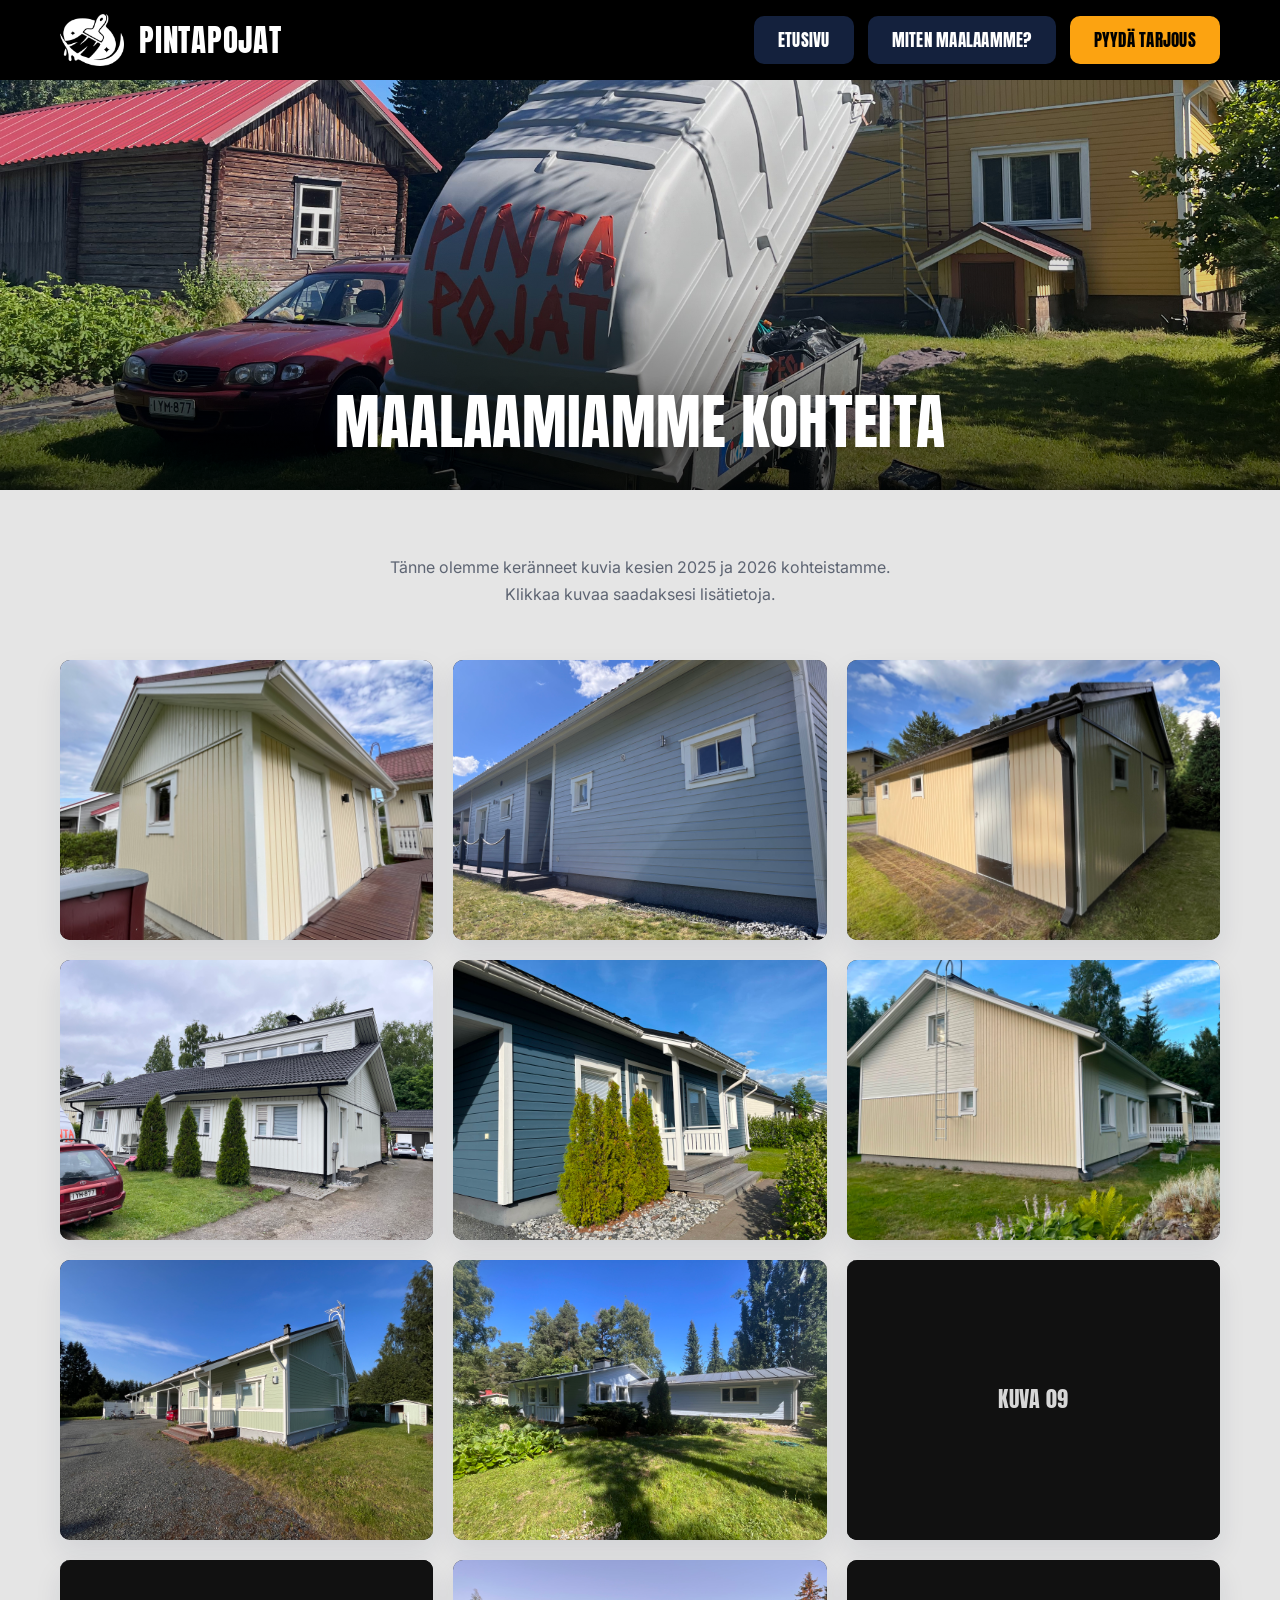
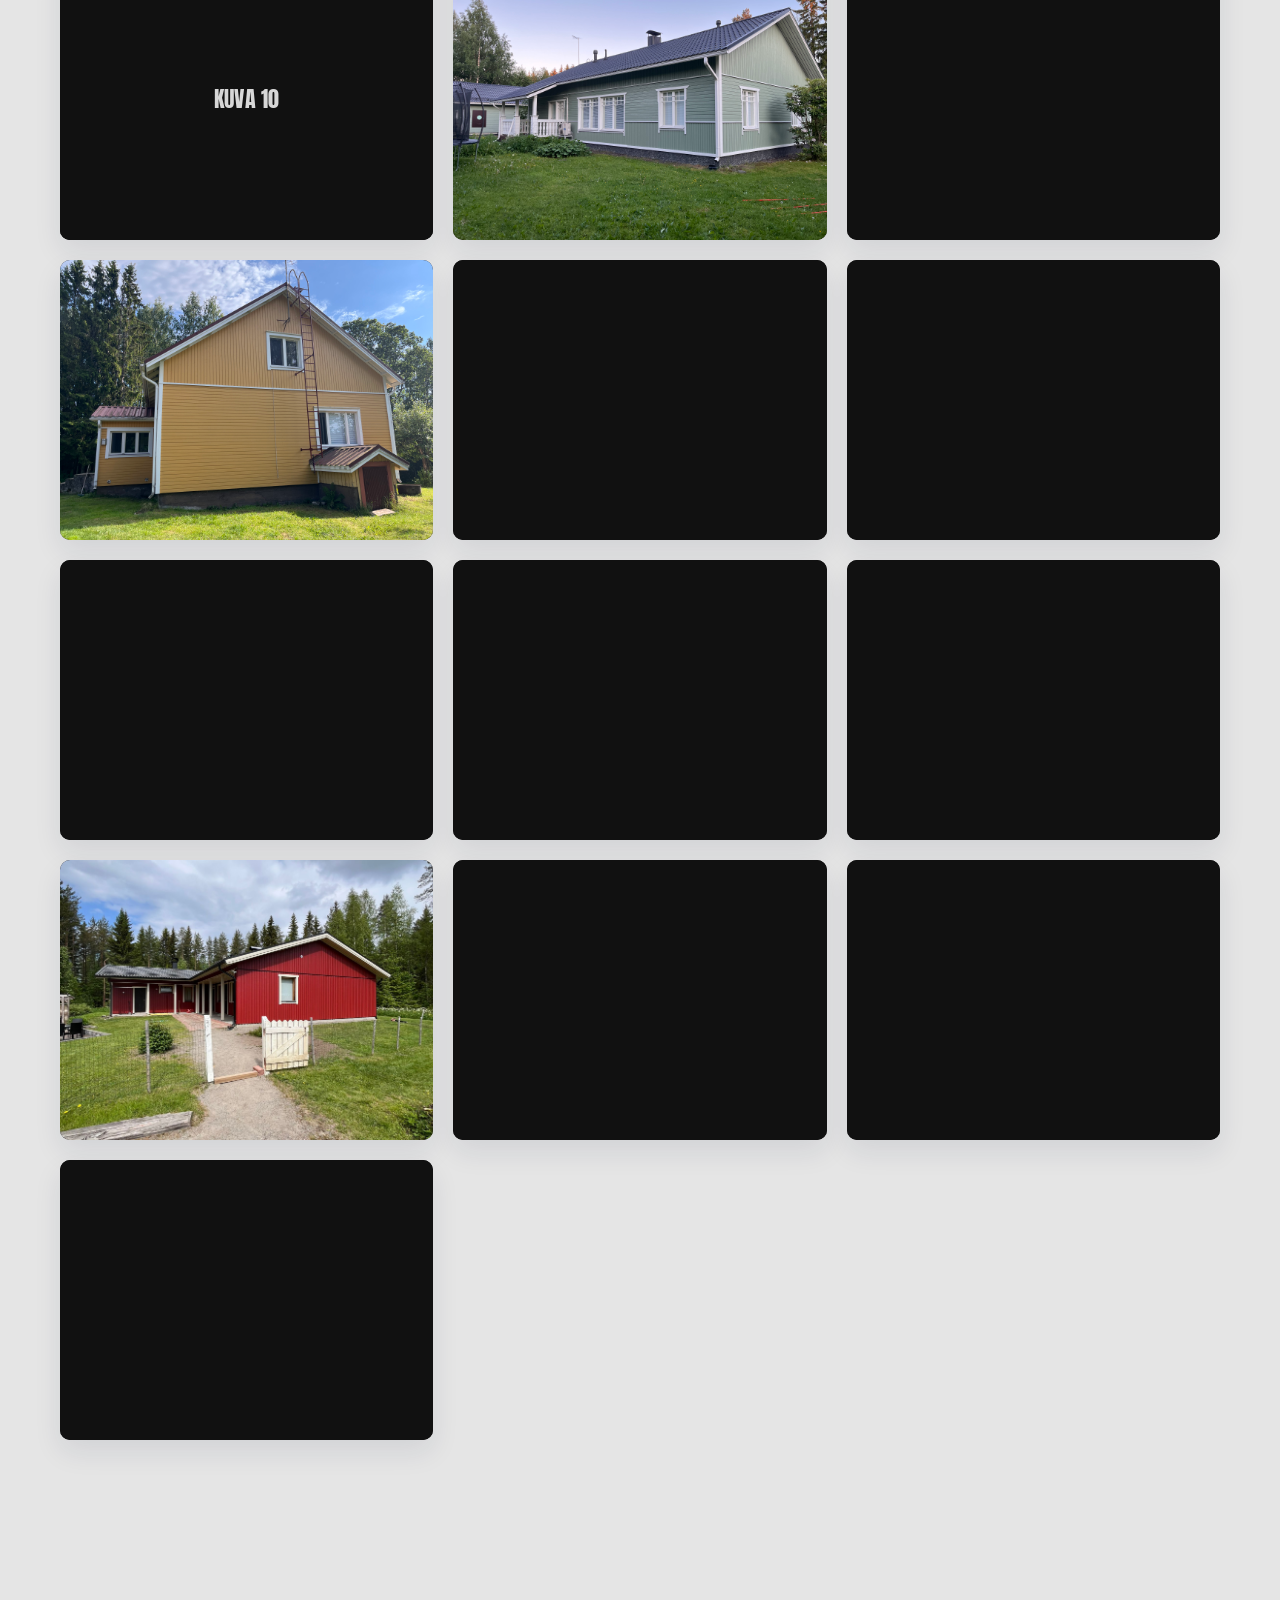
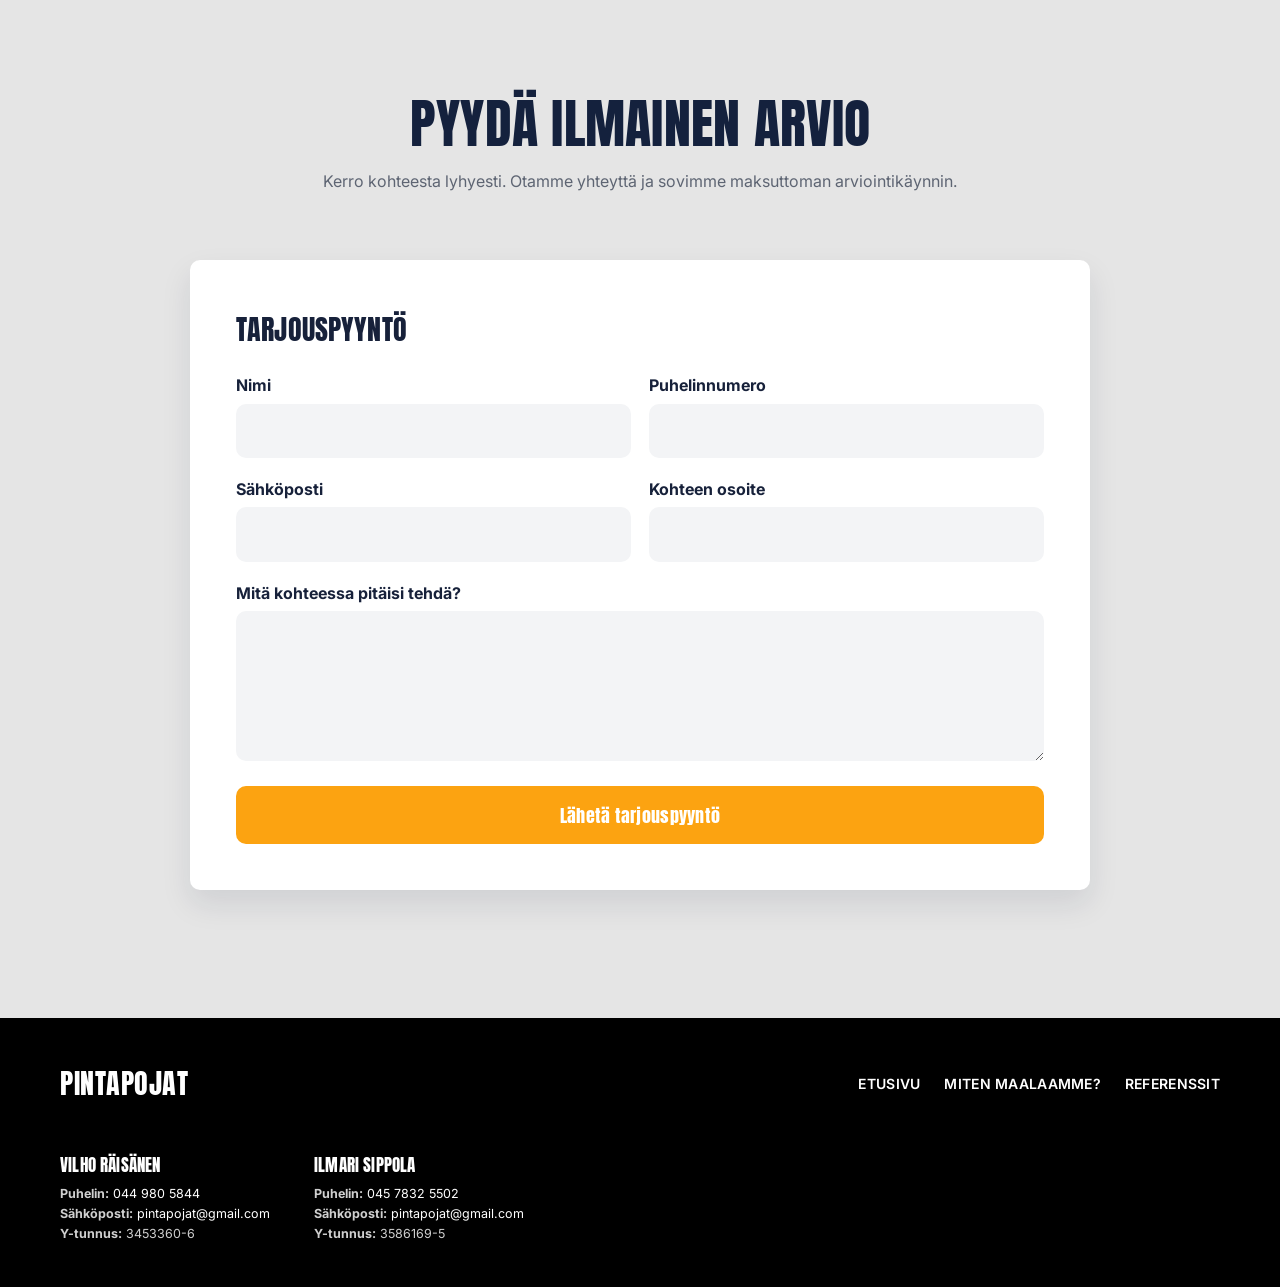
==== kohteet.html @ bc1a8011 "Update kohteet.html" ====
<!doctype html>
<html lang="fi">
<head>
  <meta charset="utf-8">
  <meta name="viewport" content="width=device-width, initial-scale=1">
  <meta name="theme-color" content="#000000">

  <title>Maalaamiamme kohteita | PintaPojat</title>
  <meta name="description" content="Tutustu PintaPoikien maalaamiin kohteisiin Joensuussa ja lähialueilla. Referenssejä kesiltä 2025 ja 2026.">
  <meta name="robots" content="index,follow,max-image-preview:large">

  <link rel="preconnect" href="https://fonts.googleapis.com">
  <link rel="preconnect" href="https://fonts.gstatic.com" crossorigin>
  <link href="https://fonts.googleapis.com/css2?family=Anton&family=Inter:wght@400;500;600;700;800&display=swap" rel="stylesheet">

  <style>
    :root{
      --navy:#14213d;
      --navy-hover:#1d2e52;
      --orange:#fca311;
      --paper:#e5e5e5;
      --white:#ffffff;
      --black:#000000;
      --text:#17213a;
      --muted:#5e6573;
      --max:1160px;
      --radius:10px;
      --section-space:clamp(88px,10vw,136px);
      --header-height:80px;
    }

    *{box-sizing:border-box}
    html{scroll-behavior:smooth;overflow-x:hidden}
    body{
      margin:0;
      padding-top:var(--header-height);
      overflow-x:hidden;
      background:var(--paper);
      color:var(--text);
      font-family:Inter,"Segoe UI",Arial,sans-serif;
      font-size:16px;
      line-height:1.65;
      text-rendering:optimizeLegibility;
      -webkit-font-smoothing:antialiased;
    }
    body.modal-open{overflow:hidden}
    a{color:inherit;text-decoration:none}
    img{display:block;max-width:100%}
    button,input,textarea{font:inherit}
    button,.nav-pill,.submit-button{
      font-family:Impact,Anton,Haettenschweiler,"Arial Narrow Bold",sans-serif;
      font-weight:400;
      letter-spacing:.015em;
    }
    h1,h2,h3,.impact{
      margin:0;
      font-family:Impact,Anton,Haettenschweiler,"Arial Narrow Bold",sans-serif;
      font-weight:400;
      text-transform:uppercase;
      letter-spacing:.005em;
    }
    p{margin:0}
    .wrap{width:min(var(--max),calc(100% - 40px));margin-inline:auto}

    .skip-link{
      position:absolute;
      left:-9999px;
      top:12px;
      z-index:11000;
      padding:12px 16px;
      background:#fff;
      color:#000;
      border-radius:var(--radius);
    }
    .skip-link:focus{left:12px}

    /* Sama yläpalkki kuin muilla sivuilla */
    .site-header{
      position:fixed;
      inset:0 0 auto 0;
      z-index:10000;
      width:100%;
      background:var(--black);
      color:#fff;
    }
    .header-inner{
      min-height:80px;
      display:flex;
      align-items:center;
      justify-content:space-between;
      gap:28px;
      padding:10px 0;
    }
    .brand{
      display:flex;
      align-items:center;
      gap:15px;
      min-width:max-content;
    }
    .brand-logo{
      display:block;
      width:64px;
      height:54px;
      flex:none;
      border:0;
      object-fit:contain;
      background:transparent;
      pointer-events:none;
    }
    .brand-name{
      font-family:Impact,Anton,Haettenschweiler,"Arial Narrow Bold",sans-serif;
      font-size:clamp(25px,2.4vw,32px);
      line-height:1;
      letter-spacing:.025em;
      white-space:nowrap;
    }
    .main-nav{display:flex;align-items:center;gap:14px}
    .nav-pill{
      display:inline-flex;
      align-items:center;
      justify-content:center;
      min-height:48px;
      padding:9px 24px;
      border-radius:var(--radius);
      background:var(--navy);
      color:#fff;
      font-size:clamp(13px,1.35vw,17px);
      line-height:1;
      white-space:nowrap;
      transition:transform .18s ease,background .18s ease;
    }
    .nav-pill:hover,.nav-pill:focus-visible{
      background:var(--navy-hover);
      transform:translateY(-2px);
      outline:none;
    }
    .nav-pill.offer{background:var(--orange);color:#000}
    .nav-pill.offer:hover,.nav-pill.offer:focus-visible{background:#ffb532}
    .menu-toggle{
      display:none;
      border:0;
      border-radius:var(--radius);
      background:var(--orange);
      color:#000;
      padding:11px 14px;
      cursor:pointer;
    }

    /* Hero */
    .hero{
      position:relative;
      height:clamp(290px,34vw,410px);
      overflow:hidden;
      background:#1c1c1c;
    }
    .hero-image{
      width:100%;
      height:100%;
      object-fit:cover;
      object-position:center 60%;
    }
    .hero-shade{
      position:absolute;
      inset:0;
      background:linear-gradient(to bottom,rgba(0,0,0,.04),rgba(0,0,0,.14) 52%,rgba(0,0,0,.68));
    }
    .hero-title{
      position:absolute;
      z-index:2;
      left:50%;
      bottom:clamp(24px,3vw,38px);
      width:min(1000px,94vw);
      transform:translateX(-50%);
      color:#fff;
      text-align:center;
      font-size:clamp(40px,5vw,60px);
      line-height:1.02;
      text-shadow:0 4px 22px rgba(0,0,0,.38);
    }

    .intro{
      padding:clamp(44px,5vw,66px) 0 clamp(34px,4vw,52px);
      text-align:center;
    }
    .intro p{
      width:min(720px,100%);
      margin:0 auto;
      color:var(--muted);
      font-size:clamp(16px,1.1vw,18px);
      line-height:1.7;
    }

    /* Referenssigalleria */
    .gallery-section{
      padding:0 0 var(--section-space);
    }
    .projects-grid{
      display:grid;
      grid-template-columns:repeat(3,minmax(0,1fr));
      gap:20px;
    }
    .project-card{
      min-width:0;
      overflow:hidden;
      border-radius:var(--radius);
      background:#fff;
      box-shadow:0 12px 28px rgba(20,33,61,.09);
    }
    .project-button{
      width:100%;
      display:block;
      padding:0;
      border:0;
      background:none;
      cursor:pointer;
      text-align:inherit;
    }
    .project-image-wrap{
      position:relative;
      aspect-ratio:4/3;
      overflow:hidden;
      background:#111;
      display:grid;
      place-items:center;
    }
    .project-image{
      position:absolute;
      inset:0;
      width:100%;
      height:100%;
      object-fit:cover;
      object-position:center;
      background:#111;
      transition:transform .28s ease,filter .28s ease;
    }
    .project-button:hover .project-image,
    .project-button:focus-visible .project-image{
      transform:scale(1.035);
      filter:brightness(.94);
    }
    .project-button:focus-visible{
      outline:3px solid var(--orange);
      outline-offset:3px;
    }
    .project-placeholder{
      position:absolute;
      inset:0;
      display:none;
      place-items:center;
      background:#111;
      color:#d7d7d7;
      font-family:Impact,Anton,Haettenschweiler,"Arial Narrow Bold",sans-serif;
      font-size:22px;
    }
    .project-image-wrap.missing .project-placeholder{display:grid}

    /* Sama tarjouslomake kuin muilla sivuilla */
    .offer-section{
      padding:var(--section-space) 0;
      background:var(--paper);
    }
    .offer-heading{
      width:min(820px,100%);
      margin:0 auto clamp(42px,6vw,66px);
      text-align:center;
    }
    .offer-heading h2{
      color:var(--navy);
      font-size:clamp(36px,4.6vw,54px);
      line-height:1;
    }
    .offer-heading p{
      margin:18px auto 0;
      color:var(--muted);
      font-size:clamp(16px,1.1vw,18px);
    }
    .offer-card{
      width:min(900px,100%);
      margin:0 auto;
      padding:clamp(30px,4vw,46px);
      border-radius:var(--radius);
      background:#fff;
      box-shadow:0 14px 30px rgba(20,33,61,.1);
    }
    .offer-card h3{
      margin:0 0 20px;
      text-transform:uppercase;
      font-family:Impact,Anton,Haettenschweiler,"Arial Narrow Bold",sans-serif;
      font-size:28px;
      font-weight:400;
    }
    form{display:grid;gap:18px}
    .form-row{display:grid;grid-template-columns:1fr 1fr;gap:18px}
    label{display:block;margin-bottom:5px;font-weight:700}
    input,textarea{
      width:100%;
      border:0;
      border-radius:var(--radius);
      padding:14px;
      background:#f3f4f6;
      color:var(--navy);
      font-size:16px;
    }
    textarea{min-height:150px;resize:vertical}
    input:focus,textarea:focus{outline:3px solid rgba(252,163,17,.32)}
    .submit-button{
      min-height:58px;
      border:0;
      border-radius:var(--radius);
      background:var(--orange);
      color:#fff;
      font-size:18px;
      font-weight:400;
      cursor:pointer;
      transition:transform .18s ease,filter .18s ease;
    }
    .submit-button:hover,.submit-button:focus-visible{
      transform:translateY(-2px);
      filter:brightness(1.02);
      outline:none;
    }

    /* Sama alapalkki kuin muilla sivuilla */
    footer{padding:42px 0;background:#000;color:#fff}
    .footer-inner{display:grid;gap:24px}
    .footer-top{display:flex;align-items:center;justify-content:space-between;gap:24px;flex-wrap:wrap}
    .footer-brand{font-family:Impact,Anton,Haettenschweiler,"Arial Narrow Bold",sans-serif;font-size:28px;letter-spacing:.02em}
    .footer-page-links{display:flex;gap:24px;flex-wrap:wrap;align-items:center}
    .footer-page-link{
      color:#fff;
      font-size:14px;
      font-weight:600;
      letter-spacing:.02em;
      text-decoration:none;
      transition:color .18s ease,opacity .18s ease;
    }
    .footer-page-link:hover,.footer-page-link:focus-visible{color:var(--orange);outline:none}
    .footer-contacts{
      display:flex;
      align-items:flex-start;
      gap:34px;
      flex-wrap:wrap;
      padding-top:20px;
    }
    .footer-contact{min-width:220px}
    .footer-contact h3{
      margin:0 0 6px;
      color:#fff;
      text-transform:uppercase;
      font-family:Impact,Anton,Haettenschweiler,"Arial Narrow Bold",sans-serif;
      font-size:17px;
      font-weight:400;
      letter-spacing:.01em;
    }
    .footer-contact p{margin:2px 0;color:#cfcfcf;font-size:12.5px;line-height:1.45}
    .footer-contact a{color:#fff}
    .footer-contact a:hover,.footer-contact a:focus-visible{color:var(--orange);outline:none}

    /* Lähikatselu */
    .lightbox{
      position:fixed;
      inset:0;
      z-index:20000;
      display:none;
      place-items:center;
      padding:26px;
      background:rgba(0,0,0,.88);
    }
    .lightbox.open{display:grid}
    .lightbox-dialog{
      position:relative;
      width:min(1180px,96vw);
      max-height:94svh;
      display:grid;
      grid-template-rows:minmax(0,1fr) auto;
      overflow:hidden;
      border-radius:var(--radius);
      background:#0d0d0d;
      box-shadow:0 24px 70px rgba(0,0,0,.45);
    }
    .lightbox-media{
      position:relative;
      min-height:280px;
      height:min(78svh,780px);
      display:grid;
      place-items:center;
      overflow:hidden;
      background:#0d0d0d;
    }

    /* Tavallinen kuva näkyy kokonaan, ei cropata */
    .single-view{
      width:100%;
      height:100%;
      display:grid;
      place-items:center;
      padding:18px 64px;
    }
    .single-view[hidden]{display:none}
    .single-view img{
      display:block;
      width:100%;
      height:100%;
      max-width:100%;
      max-height:100%;
      object-fit:contain;
      object-position:center;
      background:#0d0d0d;
    }

    /* Ennen-jälkeen slideri */
    .compare-shell{
      position:relative;
      display:block;
      overflow:hidden;
      background:#0d0d0d;
      touch-action:none;
      user-select:none;
      -webkit-user-select:none;
      cursor:ew-resize;
    }
    .compare-shell[hidden]{display:none}
    .compare-shell img{
      position:absolute;
      inset:0;
      width:100%;
      height:100%;
      object-fit:contain;
      object-position:center;
      pointer-events:none;
      user-select:none;
      -webkit-user-drag:none;
    }
    .compare-before{z-index:1}
    .compare-after{
      z-index:2;
      clip-path:inset(0 50% 0 0);
      will-change:clip-path;
    }
    .compare-line{
      position:absolute;
      z-index:3;
      top:0;
      bottom:0;
      left:50%;
      width:3px;
      background:#fff;
      transform:translateX(-50%);
      pointer-events:none;
    }
    .compare-handle{
      position:absolute;
      z-index:4;
      top:50%;
      left:50%;
      width:54px;
      height:54px;
      display:grid;
      place-items:center;
      border:4px solid var(--orange);
      border-radius:50%;
      background:#fff;
      color:#000;
      transform:translate(-50%,-50%);
      box-shadow:0 10px 24px rgba(0,0,0,.3);
      pointer-events:none;
    }
    .compare-handle::before{
      content:"⟷";
      font-size:20px;
      font-weight:900;
      line-height:1;
    }

    .modal-close,
    .modal-arrow{
      position:absolute;
      z-index:20;
      border:0;
      color:#fff;
      background:rgba(0,0,0,.68);
      cursor:pointer;
    }
    .modal-close{
      top:14px;
      right:14px;
      width:46px;
      height:46px;
      border-radius:50%;
      font-size:30px;
      line-height:1;
    }
    .modal-arrow{
      top:50%;
      width:46px;
      height:64px;
      transform:translateY(-50%);
      border-radius:var(--radius);
      font-size:38px;
      line-height:1;
    }
    .modal-prev{left:10px}
    .modal-next{right:10px}
    .modal-close:hover,.modal-close:focus-visible,
    .modal-arrow:hover,.modal-arrow:focus-visible{
      background:var(--orange);
      color:#000;
      outline:none;
    }
    .modal-placeholder{
      color:#fff;
      font-weight:700;
      text-align:center;
    }
    .modal-count{
      padding:11px 18px 13px;
      color:#cfcfcf;
      font-size:13px;
      text-align:center;
      background:#111;
    }

    @media(max-width:900px){
      .projects-grid{grid-template-columns:repeat(2,minmax(0,1fr))}
    }

    @media(max-width:760px){
      :root{--header-height:72px}
      .wrap{width:min(var(--max),calc(100% - 28px))}
      .header-inner{min-height:72px;padding:8px 0;gap:12px}
      .brand{gap:10px}
      .brand-logo{width:52px;height:46px}
      .brand-name{font-size:24px}
      .menu-toggle{display:inline-flex;align-items:center;justify-content:center}
      .main-nav{
        position:absolute;
        top:100%;
        left:0;
        right:0;
        display:none;
        flex-direction:column;
        align-items:stretch;
        gap:8px;
        padding:12px 14px 16px;
        background:#000;
      }
      .main-nav.open{display:flex}
      .nav-pill{width:100%;min-height:44px}
      .hero{height:280px}
      .hero-image{object-position:center 60%}
      .hero-title{font-size:clamp(34px,10vw,48px);bottom:22px}
      .projects-grid{grid-template-columns:1fr;gap:16px}
      .form-row{grid-template-columns:1fr}
      .footer-top{align-items:flex-start}
      .footer-page-links{gap:14px 20px}
      .footer-contacts{gap:20px}
      .lightbox{padding:10px}
      .lightbox-dialog{width:100%;max-height:96svh}
      .lightbox-media{height:76svh}
      .single-view{padding:58px 10px 12px}
      .modal-arrow{width:42px;height:58px}
      .modal-prev{left:4px}
      .modal-next{right:4px}
      .compare-handle{width:48px;height:48px}
    }
  </style>
</head>
<body>
  <a class="skip-link" href="#sisalto">Siirry sisältöön</a>

  <header class="site-header">
    <div class="wrap header-inner">
      <a class="brand" href="index.html" aria-label="PintaPojat etusivu">
        <img class="brand-logo" src="assets/LogoValkoinen.png" alt="PintaPojat-logo">
        <span class="brand-name">PINTAPOJAT</span>
      </a>

      <button class="menu-toggle" id="menuToggle" type="button" aria-expanded="false" aria-controls="mainNav">Valikko</button>

      <nav class="main-nav" id="mainNav" aria-label="Päävalikko">
        <a class="nav-pill" href="index.html">ETUSIVU</a>
        <a class="nav-pill" href="maalaustavat.html">MITEN MAALAAMME?</a>
        <a class="nav-pill offer" href="#tarjous">PYYDÄ TARJOUS</a>
      </nav>
    </div>
  </header>

  <main id="sisalto">
    <section class="hero" aria-label="Maalaamiamme kohteita">
      <img class="hero-image" src="assets/Referenssisivu_Kansikuva.jpg" alt="PintaPoikien maalaama kohde">
      <div class="hero-shade" aria-hidden="true"></div>
      <h1 class="hero-title">Maalaamiamme kohteita</h1>
    </section>

    <section class="intro">
      <div class="wrap">
        <p>Tänne olemme keränneet kuvia kesien 2025 ja 2026 kohteistamme.<br>Klikkaa kuvaa saadaksesi lisätietoja.</p>
      </div>
    </section>

    <section class="gallery-section" aria-label="Maalaamiemme kohteiden galleria">
      <div class="wrap">
        <div class="projects-grid" id="projectsGrid">
          <article class="project-card" data-project="01">
            <button class="project-button" type="button" aria-label="Avaa kohde 1">
              <div class="project-image-wrap">
                <img class="project-image" alt="PintaPoikien maalaama kohde 1" loading="lazy" decoding="async">
                <div class="project-placeholder" aria-hidden="true">KUVA 01</div>
              </div>
            </button>
          </article>
          <article class="project-card" data-project="02">
            <button class="project-button" type="button" aria-label="Avaa kohde 2">
              <div class="project-image-wrap">
                <img class="project-image" alt="PintaPoikien maalaama kohde 2" loading="lazy" decoding="async">
                <div class="project-placeholder" aria-hidden="true">KUVA 02</div>
              </div>
            </button>
          </article>
          <article class="project-card" data-project="03">
            <button class="project-button" type="button" aria-label="Avaa kohde 3">
              <div class="project-image-wrap">
                <img class="project-image" alt="PintaPoikien maalaama kohde 3" loading="lazy" decoding="async">
                <div class="project-placeholder" aria-hidden="true">KUVA 03</div>
              </div>
            </button>
          </article>
          <article class="project-card" data-project="04">
            <button class="project-button" type="button" aria-label="Avaa kohde 4">
              <div class="project-image-wrap">
                <img class="project-image" alt="PintaPoikien maalaama kohde 4" loading="lazy" decoding="async">
                <div class="project-placeholder" aria-hidden="true">KUVA 04</div>
              </div>
            </button>
          </article>
          <article class="project-card" data-project="05">
            <button class="project-button" type="button" aria-label="Avaa kohde 5">
              <div class="project-image-wrap">
                <img class="project-image" alt="PintaPoikien maalaama kohde 5" loading="lazy" decoding="async">
                <div class="project-placeholder" aria-hidden="true">KUVA 05</div>
              </div>
            </button>
          </article>
          <article class="project-card" data-project="06">
            <button class="project-button" type="button" aria-label="Avaa kohde 6">
              <div class="project-image-wrap">
                <img class="project-image" alt="PintaPoikien maalaama kohde 6" loading="lazy" decoding="async">
                <div class="project-placeholder" aria-hidden="true">KUVA 06</div>
              </div>
            </button>
          </article>
          <article class="project-card" data-project="07">
            <button class="project-button" type="button" aria-label="Avaa kohde 7">
              <div class="project-image-wrap">
                <img class="project-image" alt="PintaPoikien maalaama kohde 7" loading="lazy" decoding="async">
                <div class="project-placeholder" aria-hidden="true">KUVA 07</div>
              </div>
            </button>
          </article>
          <article class="project-card" data-project="08">
            <button class="project-button" type="button" aria-label="Avaa kohde 8">
              <div class="project-image-wrap">
                <img class="project-image" alt="PintaPoikien maalaama kohde 8" loading="lazy" decoding="async">
                <div class="project-placeholder" aria-hidden="true">KUVA 08</div>
              </div>
            </button>
          </article>
          <article class="project-card" data-project="09">
            <button class="project-button" type="button" aria-label="Avaa kohde 9">
              <div class="project-image-wrap">
                <img class="project-image" alt="PintaPoikien maalaama kohde 9" loading="lazy" decoding="async">
                <div class="project-placeholder" aria-hidden="true">KUVA 09</div>
              </div>
            </button>
          </article>
          <article class="project-card" data-project="10">
            <button class="project-button" type="button" aria-label="Avaa kohde 10">
              <div class="project-image-wrap">
                <img class="project-image" alt="PintaPoikien maalaama kohde 10" loading="lazy" decoding="async">
                <div class="project-placeholder" aria-hidden="true">KUVA 10</div>
              </div>
            </button>
          </article>
          <article class="project-card" data-project="11">
            <button class="project-button" type="button" aria-label="Avaa kohde 11">
              <div class="project-image-wrap">
                <img class="project-image" alt="PintaPoikien maalaama kohde 11" loading="lazy" decoding="async">
                <div class="project-placeholder" aria-hidden="true">KUVA 11</div>
              </div>
            </button>
          </article>
          <article class="project-card" data-project="12">
            <button class="project-button" type="button" aria-label="Avaa kohde 12">
              <div class="project-image-wrap">
                <img class="project-image" alt="PintaPoikien maalaama kohde 12" loading="lazy" decoding="async">
                <div class="project-placeholder" aria-hidden="true">KUVA 12</div>
              </div>
            </button>
          </article>
          <article class="project-card" data-project="13">
            <button class="project-button" type="button" aria-label="Avaa kohde 13">
              <div class="project-image-wrap">
                <img class="project-image" alt="PintaPoikien maalaama kohde 13" loading="lazy" decoding="async">
                <div class="project-placeholder" aria-hidden="true">KUVA 13</div>
              </div>
            </button>
          </article>
          <article class="project-card" data-project="14">
            <button class="project-button" type="button" aria-label="Avaa kohde 14">
              <div class="project-image-wrap">
                <img class="project-image" alt="PintaPoikien maalaama kohde 14" loading="lazy" decoding="async">
                <div class="project-placeholder" aria-hidden="true">KUVA 14</div>
              </div>
            </button>
          </article>
          <article class="project-card" data-project="15">
            <button class="project-button" type="button" aria-label="Avaa kohde 15">
              <div class="project-image-wrap">
                <img class="project-image" alt="PintaPoikien maalaama kohde 15" loading="lazy" decoding="async">
                <div class="project-placeholder" aria-hidden="true">KUVA 15</div>
              </div>
            </button>
          </article>
          <article class="project-card" data-project="16">
            <button class="project-button" type="button" aria-label="Avaa kohde 16">
              <div class="project-image-wrap">
                <img class="project-image" alt="PintaPoikien maalaama kohde 16" loading="lazy" decoding="async">
                <div class="project-placeholder" aria-hidden="true">KUVA 16</div>
              </div>
            </button>
          </article>
          <article class="project-card" data-project="17">
            <button class="project-button" type="button" aria-label="Avaa kohde 17">
              <div class="project-image-wrap">
                <img class="project-image" alt="PintaPoikien maalaama kohde 17" loading="lazy" decoding="async">
                <div class="project-placeholder" aria-hidden="true">KUVA 17</div>
              </div>
            </button>
          </article>
          <article class="project-card" data-project="18">
            <button class="project-button" type="button" aria-label="Avaa kohde 18">
              <div class="project-image-wrap">
                <img class="project-image" alt="PintaPoikien maalaama kohde 18" loading="lazy" decoding="async">
                <div class="project-placeholder" aria-hidden="true">KUVA 18</div>
              </div>
            </button>
          </article>
          <article class="project-card" data-project="19">
            <button class="project-button" type="button" aria-label="Avaa kohde 19">
              <div class="project-image-wrap">
                <img class="project-image" alt="PintaPoikien maalaama kohde 19" loading="lazy" decoding="async">
                <div class="project-placeholder" aria-hidden="true">KUVA 19</div>
              </div>
            </button>
          </article>
          <article class="project-card" data-project="20">
            <button class="project-button" type="button" aria-label="Avaa kohde 20">
              <div class="project-image-wrap">
                <img class="project-image" alt="PintaPoikien maalaama kohde 20" loading="lazy" decoding="async">
                <div class="project-placeholder" aria-hidden="true">KUVA 20</div>
              </div>
            </button>
          </article>
          <article class="project-card" data-project="21">
            <button class="project-button" type="button" aria-label="Avaa kohde 21">
              <div class="project-image-wrap">
                <img class="project-image" alt="PintaPoikien maalaama kohde 21" loading="lazy" decoding="async">
                <div class="project-placeholder" aria-hidden="true">KUVA 21</div>
              </div>
            </button>
          </article>
          <article class="project-card" data-project="22">
            <button class="project-button" type="button" aria-label="Avaa kohde 22">
              <div class="project-image-wrap">
                <img class="project-image" alt="PintaPoikien maalaama kohde 22" loading="lazy" decoding="async">
                <div class="project-placeholder" aria-hidden="true">KUVA 22</div>
              </div>
            </button>
          </article>
        </div>
      </div>
    </section>

    <section class="offer-section" id="tarjous" aria-labelledby="tarjous-otsikko">
      <div class="wrap">
        <div class="offer-heading">
          <h2 id="tarjous-otsikko">Pyydä ilmainen arvio</h2>
          <p>Kerro kohteesta lyhyesti. Otamme yhteyttä ja sovimme maksuttoman arviointikäynnin.</p>
        </div>

        <div class="offer-card">
          <h3>Tarjouspyyntö</h3>
          <form action="https://formspree.io/f/xeerkbjz" method="POST">
            <input type="hidden" name="_subject" value="Uusi tarjouspyyntö - PintaPojat">
            <div class="form-row">
              <div>
                <label for="nimi">Nimi</label>
                <input id="nimi" name="Nimi" type="text" autocomplete="name" required>
              </div>
              <div>
                <label for="puhelin">Puhelinnumero</label>
                <input id="puhelin" name="Puhelinnumero" type="tel" autocomplete="tel" required>
              </div>
            </div>
            <div class="form-row">
              <div>
                <label for="sahkoposti">Sähköposti</label>
                <input id="sahkoposti" name="Sähköposti" type="email" autocomplete="email" required>
              </div>
              <div>
                <label for="osoite">Kohteen osoite</label>
                <input id="osoite" name="Osoite" type="text" autocomplete="street-address">
              </div>
            </div>
            <div>
              <label for="kuvaus">Mitä kohteessa pitäisi tehdä?</label>
              <textarea id="kuvaus" name="Työn kuvaus" required></textarea>
            </div>
            <button class="submit-button" type="submit">Lähetä tarjouspyyntö</button>
          </form>
        </div>
      </div>
    </section>
  </main>

  <footer>
    <div class="wrap footer-inner">
      <div class="footer-top">
        <div class="footer-brand">PINTAPOJAT</div>
        <nav class="footer-page-links" aria-label="Alatunnisteen sivulinkit">
          <a class="footer-page-link" href="index.html">ETUSIVU</a>
          <a class="footer-page-link" href="maalaustavat.html">MITEN MAALAAMME?</a>
          <a class="footer-page-link" href="kohteet.html">REFERENSSIT</a>
        </nav>
      </div>

      <div class="footer-contacts" aria-label="PintaPoikien yhteystiedot">
        <section class="footer-contact">
          <h3>Vilho Räisänen</h3>
          <p><strong>Puhelin:</strong> <a href="tel:+358449805844">044 980 5844</a></p>
          <p><strong>Sähköposti:</strong> <a href="mailto:pintapojat@gmail.com">pintapojat@gmail.com</a></p>
          <p><strong>Y-tunnus:</strong> 3453360-6</p>
        </section>

        <section class="footer-contact">
          <h3>Ilmari Sippola</h3>
          <p><strong>Puhelin:</strong> <a href="tel:+3584578325502">045 7832 5502</a></p>
          <p><strong>Sähköposti:</strong> <a href="mailto:pintapojat@gmail.com">pintapojat@gmail.com</a></p>
          <p><strong>Y-tunnus:</strong> 3586169-5</p>
        </section>
      </div>
    </div>
  </footer>

  <div class="lightbox" id="lightbox" aria-hidden="true">
    <div class="lightbox-dialog" role="dialog" aria-modal="true" aria-label="Kohteen lähikatselu">
      <div class="lightbox-media" id="lightboxMedia">
        <div class="single-view" id="singleView" hidden>
          <img id="singleImage" alt="">
        </div>

        <div class="compare-shell" id="compareShell" hidden aria-label="Ennen ja jälkeen -vertailu">
          <img class="compare-before" id="compareBefore" alt="">
          <img class="compare-after" id="compareAfter" alt="">
          <div class="compare-line" id="compareLine" aria-hidden="true"></div>
          <div class="compare-handle" id="compareHandle" aria-hidden="true"></div>
        </div>

        <div class="modal-placeholder" id="modalPlaceholder" hidden>Kuvaa ei löytynyt</div>

        <button class="modal-close" id="modalClose" type="button" aria-label="Sulje">×</button>
        <button class="modal-arrow modal-prev" id="modalPrev" type="button" aria-label="Edellinen kohde">‹</button>
        <button class="modal-arrow modal-next" id="modalNext" type="button" aria-label="Seuraava kohde">›</button>
      </div>
      <div class="modal-count" id="modalCount">1 / 22</div>
    </div>
  </div>

  <script>
    const TOTAL_PROJECTS = 22;

    const menuToggle = document.getElementById('menuToggle');
    const mainNav = document.getElementById('mainNav');

    menuToggle.addEventListener('click', () => {
      const isOpen = mainNav.classList.toggle('open');
      menuToggle.setAttribute('aria-expanded', String(isOpen));
    });

    mainNav.querySelectorAll('a').forEach((link) => {
      link.addEventListener('click', () => {
        mainNav.classList.remove('open');
        menuToggle.setAttribute('aria-expanded', 'false');
      });
    });

    function fileExists(src) {
      return new Promise((resolve) => {
        const image = new Image();
        image.onload = () => resolve(true);
        image.onerror = () => resolve(false);
        image.src = src;
      });
    }

    function loadImage(src) {
      return new Promise((resolve, reject) => {
        const image = new Image();
        image.onload = () => resolve(image);
        image.onerror = reject;
        image.src = src;
      });
    }

    const projectCards = Array.from(document.querySelectorAll('.project-card'));
    const projectCache = new Map();

    async function getProject(number) {
      if (projectCache.has(number)) return projectCache.get(number);

      const normal = `assets/Kohde_${number}.jpg`;
      const before = `assets/Kohde_${number}_b.jpg`;
      const after = `assets/Kohde_${number}_a.jpg`;

      const [normalExists,beforeExists,afterExists] = await Promise.all([
        fileExists(normal),
        fileExists(before),
        fileExists(after)
      ]);

      const data = {
        number,
        normal,
        before,
        after,
        normalExists,
        hasCompare:beforeExists && afterExists
      };
      projectCache.set(number,data);
      return data;
    }

    async function initialiseGallery() {
      await Promise.all(projectCards.map(async (card) => {
        const number = card.dataset.project;
        const image = card.querySelector('.project-image');
        const wrap = card.querySelector('.project-image-wrap');
        const data = await getProject(number);

        if (data.hasCompare) {
          image.src = data.after;
          image.hidden = false;
          wrap.classList.remove('missing');
        } else if (data.normalExists) {
          image.src = data.normal;
          image.hidden = false;
          wrap.classList.remove('missing');
        } else {
          image.hidden = true;
          wrap.classList.add('missing');
        }
      }));
    }

    const lightbox = document.getElementById('lightbox');
    const lightboxMedia = document.getElementById('lightboxMedia');
    const singleView = document.getElementById('singleView');
    const singleImage = document.getElementById('singleImage');
    const compareShell = document.getElementById('compareShell');
    const compareBefore = document.getElementById('compareBefore');
    const compareAfter = document.getElementById('compareAfter');
    const compareLine = document.getElementById('compareLine');
    const compareHandle = document.getElementById('compareHandle');
    const modalPlaceholder = document.getElementById('modalPlaceholder');
    const modalCount = document.getElementById('modalCount');
    const modalClose = document.getElementById('modalClose');
    const modalPrev = document.getElementById('modalPrev');
    const modalNext = document.getElementById('modalNext');

    let activeIndex = 0;
    let sliderDragging = false;
    let sliderPointerId = null;
    let sliderMinX = 27;
    let sliderMaxX = 100;
    let touchStartX = 0;
    let touchStartedOnCompare = false;

    function hideModalMedia() {
      singleView.hidden = true;
      compareShell.hidden = true;
      modalPlaceholder.hidden = true;
      singleImage.removeAttribute('src');
      compareBefore.removeAttribute('src');
      compareAfter.removeAttribute('src');
    }

    function sizeCompareStage(image) {
      const maxWidth = Math.min(window.innerWidth * .90, 1100);
      const maxHeight = Math.min(window.innerHeight * .76, 760);
      const ratio = image.naturalWidth / image.naturalHeight || 4 / 3;

      let width = maxWidth;
      let height = width / ratio;

      if (height > maxHeight) {
        height = maxHeight;
        width = height * ratio;
      }

      compareShell.style.width = `${Math.max(220,width)}px`;
      compareShell.style.height = `${Math.max(220,height)}px`;

      requestAnimationFrame(() => {
        const rect = compareShell.getBoundingClientRect();
        sliderMinX = 0;
        sliderMaxX = rect.width;
        setSliderPosition(rect.width / 2);
      });
    }

    function setSliderPosition(x) {
      const rect = compareShell.getBoundingClientRect();
      if (!rect.width) return;

      // The image split itself can travel from the exact left edge (0%)
      // to the exact right edge (100%).
      const safeX = Math.max(0, Math.min(rect.width, x));
      const percent = (safeX / rect.width) * 100;

      compareAfter.style.clipPath = `inset(0 ${100 - percent}% 0 0)`;
      compareLine.style.left = `${safeX}px`;

      // The handle follows the split line exactly. At the edges it may
      // sit half outside the image, matching the classic before/after slider.
      compareHandle.style.left = `${safeX}px`;
    }

    function updateSliderFromClientX(clientX) {
      const rect = compareShell.getBoundingClientRect();
      setSliderPosition(clientX - rect.left);
    }

    compareShell.addEventListener('pointerdown', (event) => {
      sliderDragging = true;
      sliderPointerId = event.pointerId;
      compareShell.setPointerCapture?.(event.pointerId);
      updateSliderFromClientX(event.clientX);
      event.preventDefault();
    });

    compareShell.addEventListener('pointermove', (event) => {
      if (!sliderDragging || event.pointerId !== sliderPointerId) return;
      updateSliderFromClientX(event.clientX);
      event.preventDefault();
    });

    function stopSlider(event) {
      if (!sliderDragging) return;
      if (sliderPointerId !== null && event.pointerId !== sliderPointerId) return;
      sliderDragging = false;
      sliderPointerId = null;
    }

    compareShell.addEventListener('pointerup', stopSlider);
    compareShell.addEventListener('pointercancel', stopSlider);
    compareShell.addEventListener('lostpointercapture', () => {
      sliderDragging = false;
      sliderPointerId = null;
    });

    async function renderProject(index) {
      activeIndex = (index + TOTAL_PROJECTS) % TOTAL_PROJECTS;
      const number = String(activeIndex + 1).padStart(2,'0');
      const data = await getProject(number);

      hideModalMedia();
      modalCount.textContent = `${activeIndex + 1} / ${TOTAL_PROJECTS}`;

      if (data.hasCompare) {
        try {
          const [beforeLoaded,afterLoaded] = await Promise.all([
            loadImage(data.before),
            loadImage(data.after)
          ]);

          compareBefore.src = data.before;
          compareAfter.src = data.after;
          compareBefore.alt = `Kohde ${activeIndex + 1} ennen maalausta`;
          compareAfter.alt = `Kohde ${activeIndex + 1} maalauksen jälkeen`;
          compareShell.hidden = false;

          // Jälkeen-kuvan kuvasuhde määrää näyttöalueen, joten koko kuva mahtuu näkyviin.
          sizeCompareStage(afterLoaded);
        } catch (error) {
          modalPlaceholder.hidden = false;
        }
      } else if (data.normalExists) {
        try {
          await loadImage(data.normal);
          singleImage.src = data.normal;
          singleImage.alt = `PintaPoikien maalaama kohde ${activeIndex + 1}`;
          singleView.hidden = false;
        } catch (error) {
          modalPlaceholder.hidden = false;
        }
      } else {
        modalPlaceholder.hidden = false;
      }
    }

    function openLightbox(index) {
      lightbox.classList.add('open');
      lightbox.setAttribute('aria-hidden','false');
      document.body.classList.add('modal-open');
      renderProject(index);
      modalClose.focus();
    }

    function closeLightbox() {
      lightbox.classList.remove('open');
      lightbox.setAttribute('aria-hidden','true');
      document.body.classList.remove('modal-open');
      hideModalMedia();
    }

    function previousProject(){renderProject(activeIndex - 1)}
    function nextProject(){renderProject(activeIndex + 1)}

    projectCards.forEach((card,index) => {
      card.querySelector('.project-button').addEventListener('click', () => openLightbox(index));
    });

    modalClose.addEventListener('click',closeLightbox);
    modalPrev.addEventListener('click',previousProject);
    modalNext.addEventListener('click',nextProject);

    lightbox.addEventListener('click',(event) => {
      if (event.target === lightbox) closeLightbox();
    });

    document.addEventListener('keydown',(event) => {
      if (!lightbox.classList.contains('open')) return;
      if (event.key === 'Escape') closeLightbox();
      if (event.key === 'ArrowLeft') previousProject();
      if (event.key === 'ArrowRight') nextProject();
    });

    lightboxMedia.addEventListener('touchstart',(event) => {
      touchStartedOnCompare = Boolean(event.target.closest?.('#compareShell'));
      if (!touchStartedOnCompare) touchStartX = event.changedTouches[0].clientX;
    },{passive:true});

    lightboxMedia.addEventListener('touchend',(event) => {
      if (touchStartedOnCompare || sliderDragging) {
        touchStartedOnCompare = false;
        return;
      }

      const distance = event.changedTouches[0].clientX - touchStartX;
      if (Math.abs(distance) < 55) return;
      if (distance > 0) previousProject();
      else nextProject();
    },{passive:true});

    window.addEventListener('resize',() => {
      if (!compareShell.hidden && compareAfter.naturalWidth) {
        sizeCompareStage(compareAfter);
      }
    });

    initialiseGallery();
  </script>
</body>
</html>
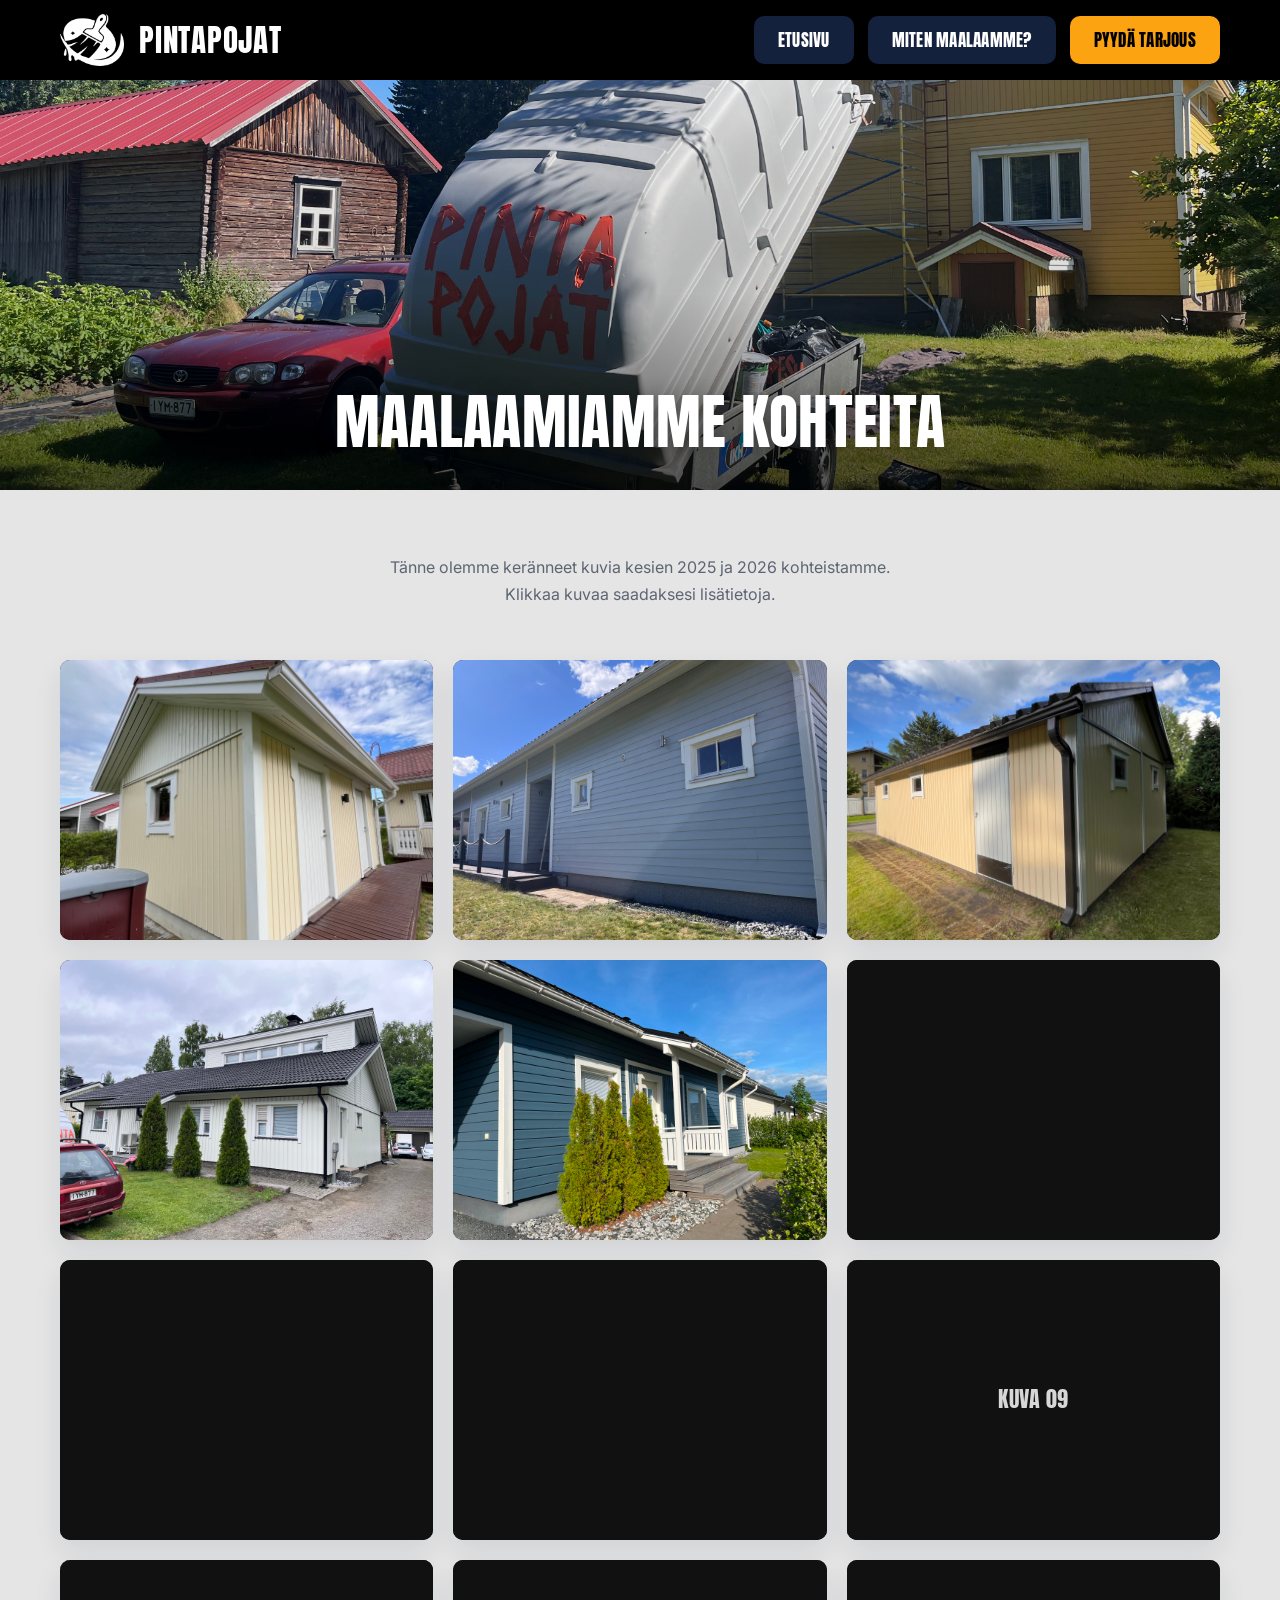
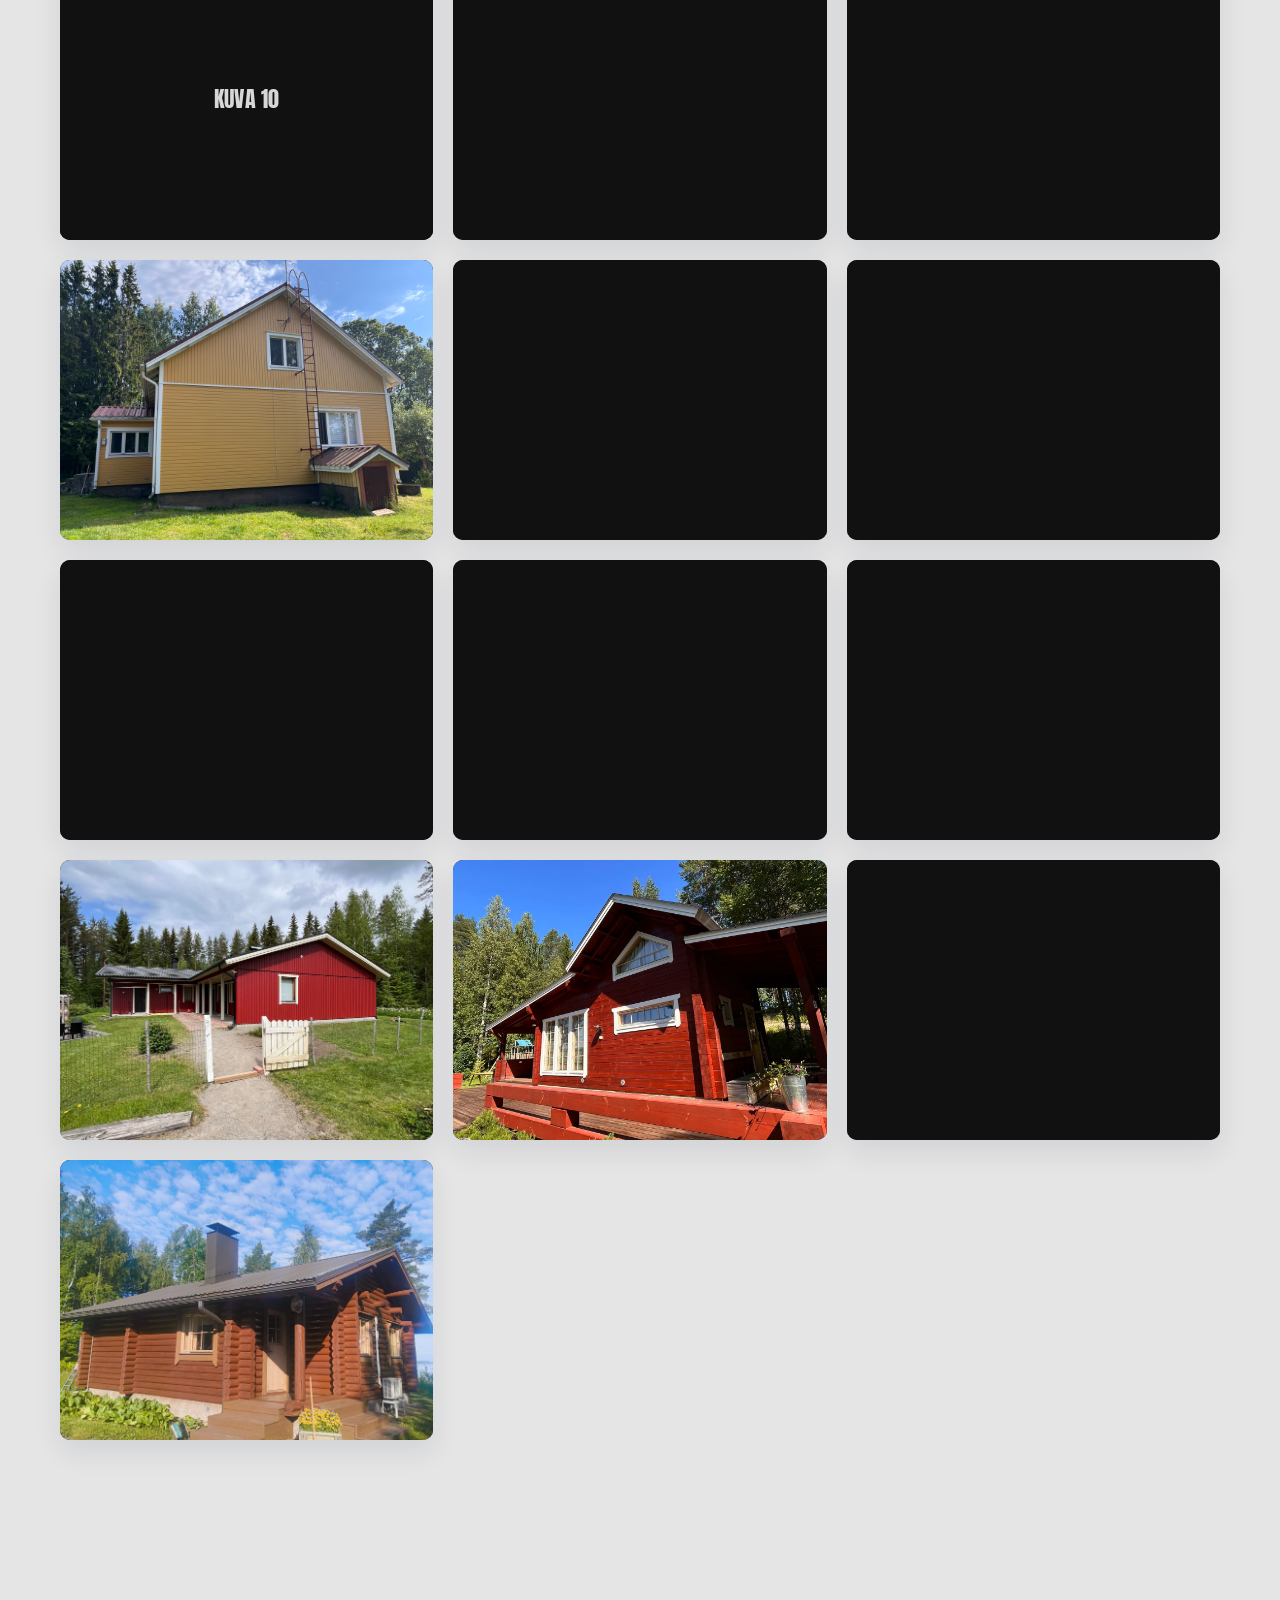
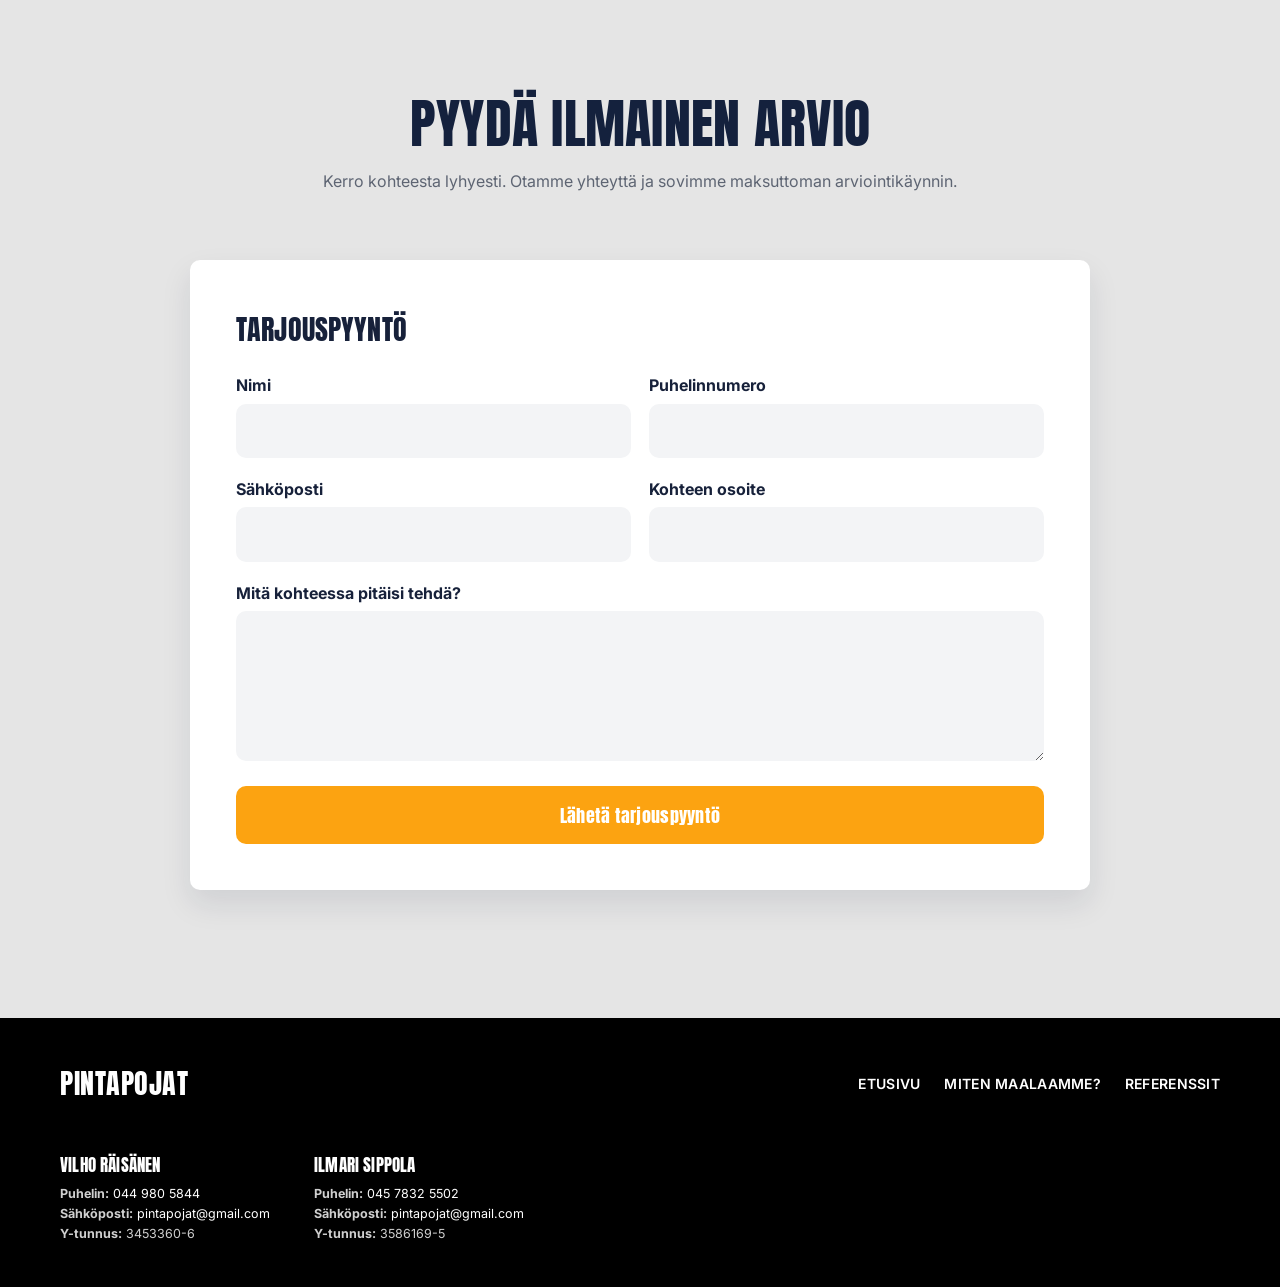
==== commit 48d55859: "Update kohteet.html" ====
--- a/kohteet.html
+++ b/kohteet.html
@@ -382,42 +382,50 @@
       position:relative;
       min-height:280px;
       height:min(78svh,780px);
-      display:grid;
-      place-items:center;
+      display:flex;
+      align-items:center;
+      justify-content:center;
       overflow:hidden;
       background:#0d0d0d;
     }
 
     /* Tavallinen kuva näkyy kokonaan, ei cropata */
     .single-view{
-      width:100%;
-      height:100%;
-      display:grid;
-      place-items:center;
+      position:absolute;
+      inset:0;
+      display:flex;
+      align-items:center;
+      justify-content:center;
+      overflow:hidden;
       padding:18px 64px;
+      background:#0d0d0d;
     }
     .single-view[hidden]{display:none}
     .single-view img{
       display:block;
-      width:100%;
-      height:100%;
+      width:auto;
+      height:auto;
       max-width:100%;
       max-height:100%;
       object-fit:contain;
       object-position:center;
       background:#0d0d0d;
+      flex:none;
     }
 
     /* Ennen-jälkeen slideri */
     .compare-shell{
       position:relative;
       display:block;
-      overflow:hidden;
+      overflow:visible;
       background:#0d0d0d;
       touch-action:none;
       user-select:none;
       -webkit-user-select:none;
       cursor:ew-resize;
+      flex:none;
+      max-width:100%;
+      max-height:100%;
     }
     .compare-shell[hidden]{display:none}
     .compare-shell img{
@@ -558,6 +566,7 @@
       .lightbox-dialog{width:100%;max-height:96svh}
       .lightbox-media{height:76svh}
       .single-view{padding:58px 10px 12px}
+      .single-view img{max-width:100%;max-height:100%;width:auto;height:auto}
       .modal-arrow{width:42px;height:58px}
       .modal-prev{left:4px}
       .modal-next{right:4px}
@@ -1007,8 +1016,8 @@
         width = height * ratio;
       }
 
-      compareShell.style.width = `${Math.max(220,width)}px`;
-      compareShell.style.height = `${Math.max(220,height)}px`;
+      compareShell.style.width = `${width}px`;
+      compareShell.style.height = `${height}px`;
 
       requestAnimationFrame(() => {
         const rect = compareShell.getBoundingClientRect();
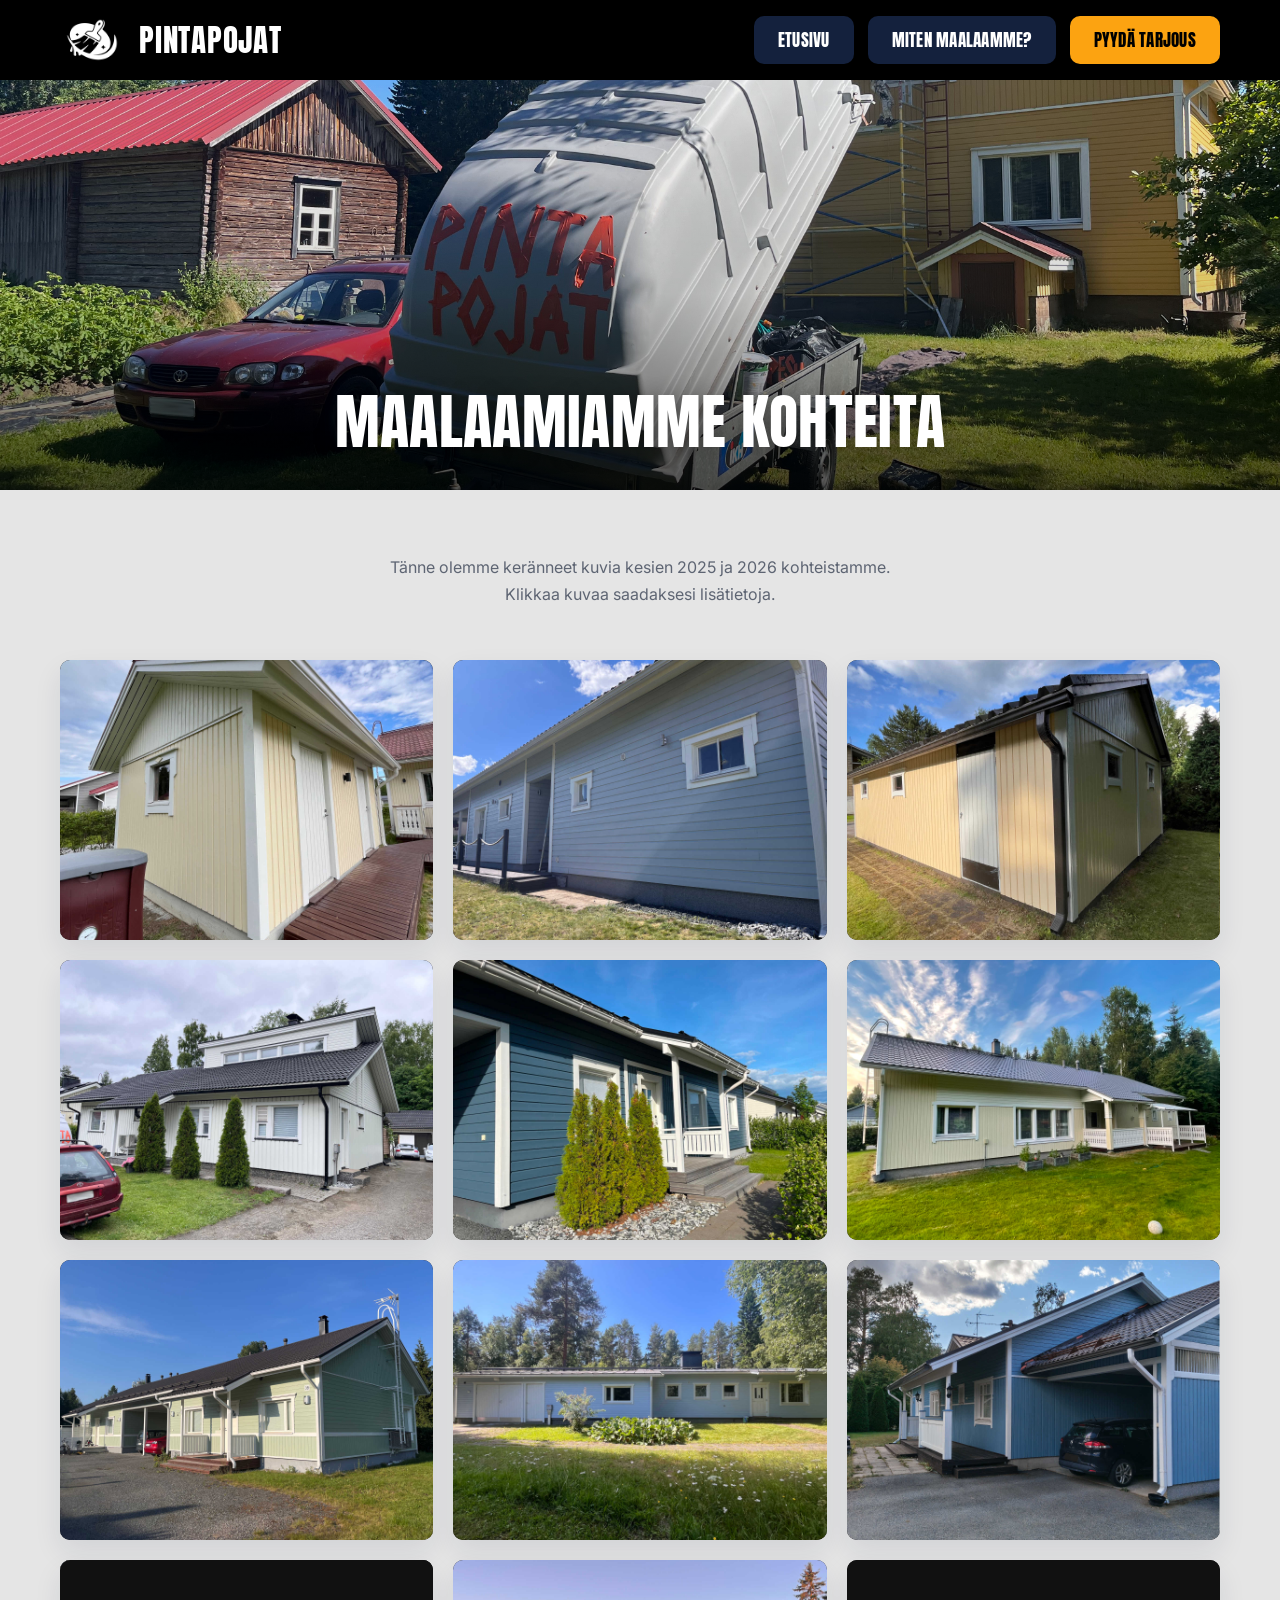
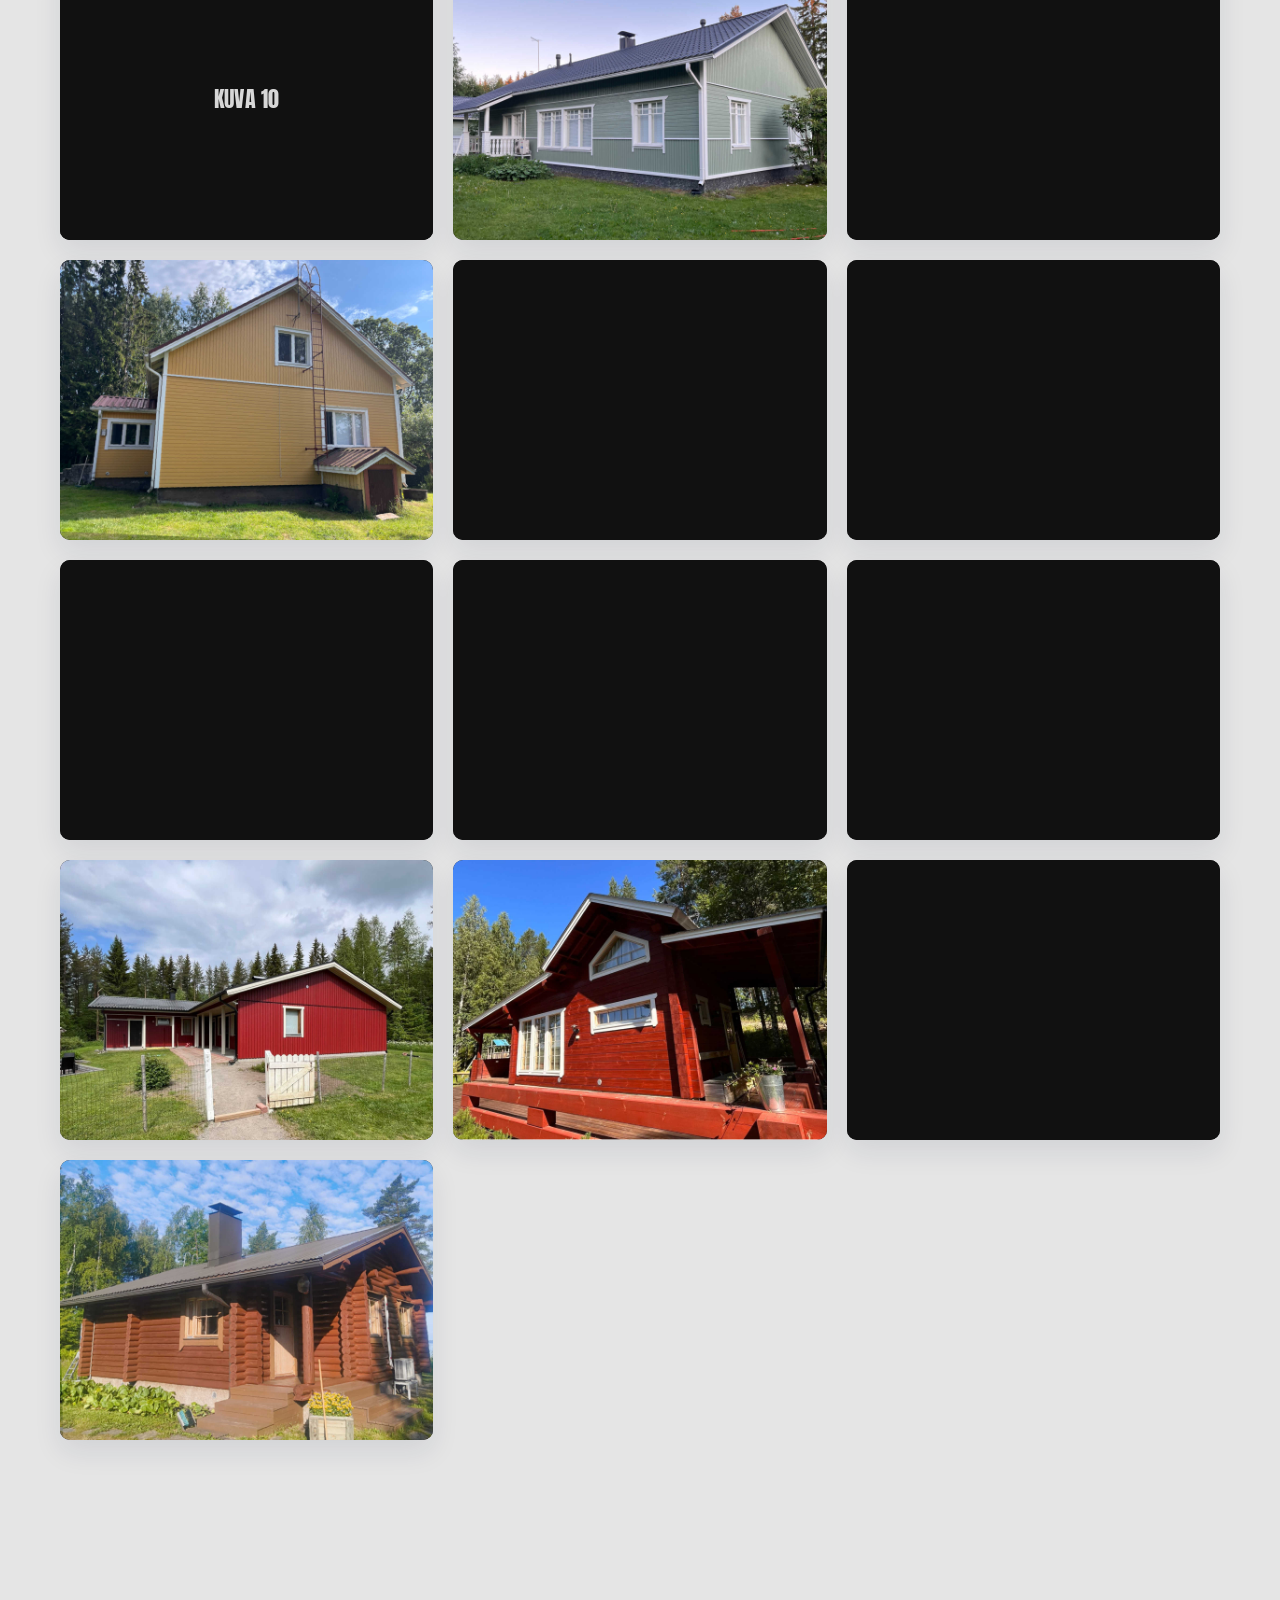
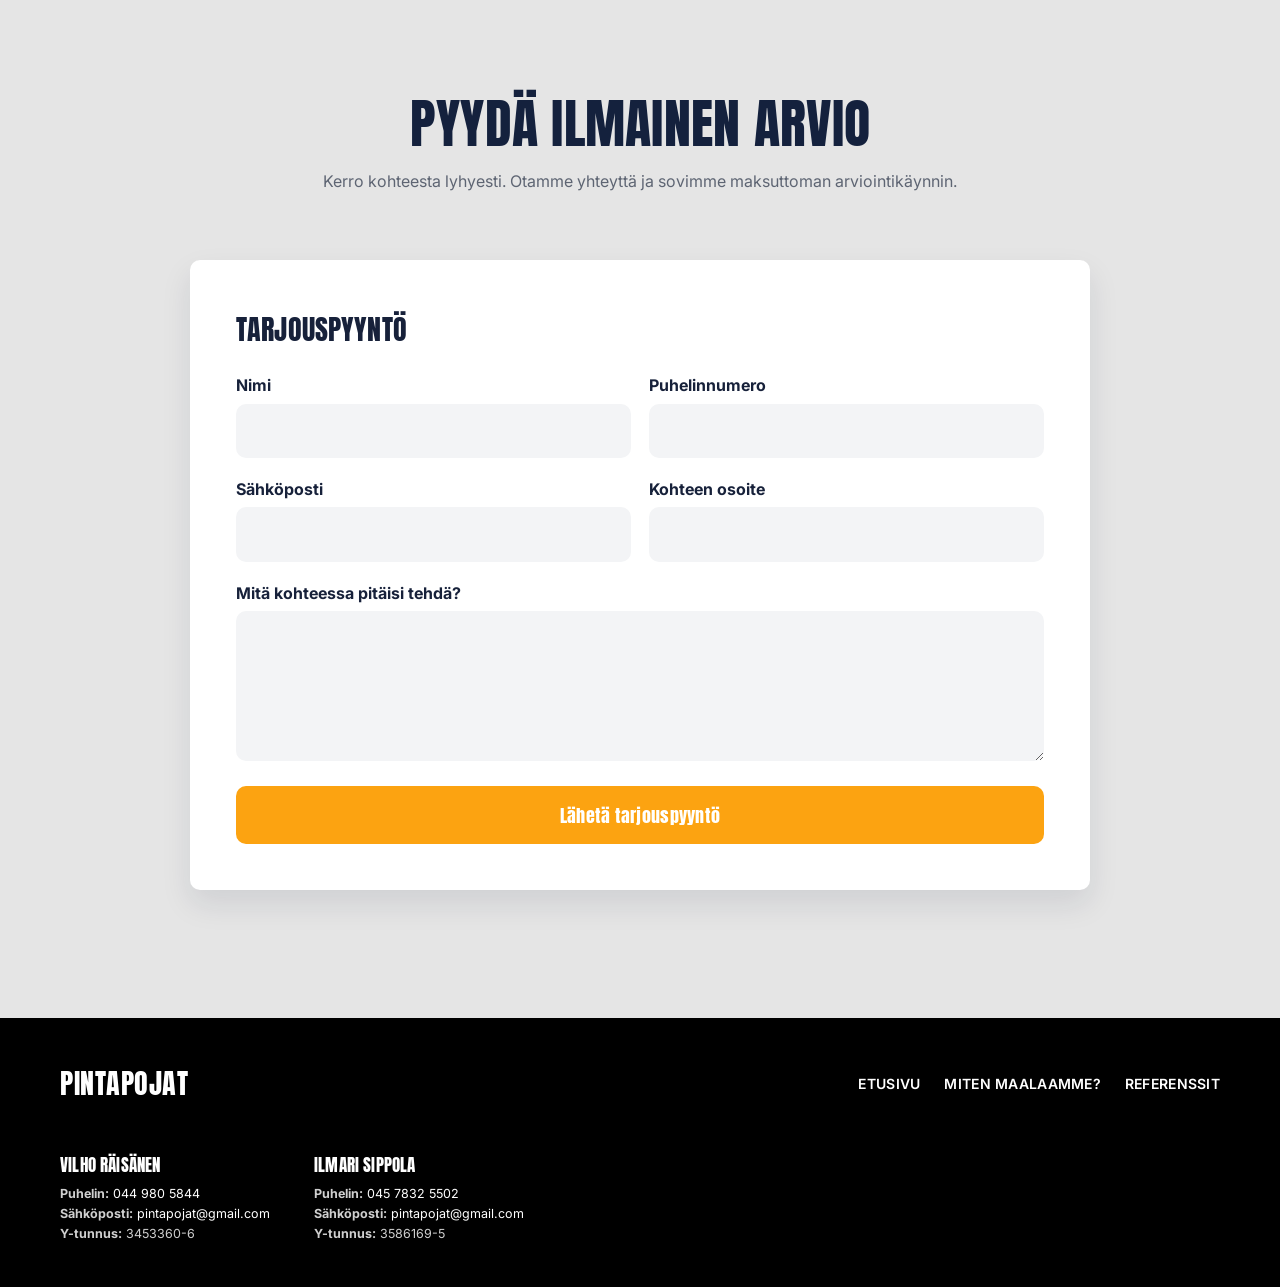
==== commit 37318ecc: "Update kohteet.html" ====
--- a/kohteet.html
+++ b/kohteet.html
@@ -3,7 +3,9 @@
 <head>
   <meta charset="utf-8">
   <meta name="viewport" content="width=device-width, initial-scale=1">
-  <meta name="theme-color" content="#000000">
+    <link rel="icon" type="image/png" href="assets/LogoValkoinen.png">
+  <link rel="apple-touch-icon" href="assets/LogoValkoinen.png">
+<meta name="theme-color" content="#000000">
 
   <title>Maalaamiamme kohteita | PintaPojat</title>
   <meta name="description" content="Tutustu PintaPoikien maalaamiin kohteisiin Joensuussa ja lähialueilla. Referenssejä kesiltä 2025 ja 2026.">
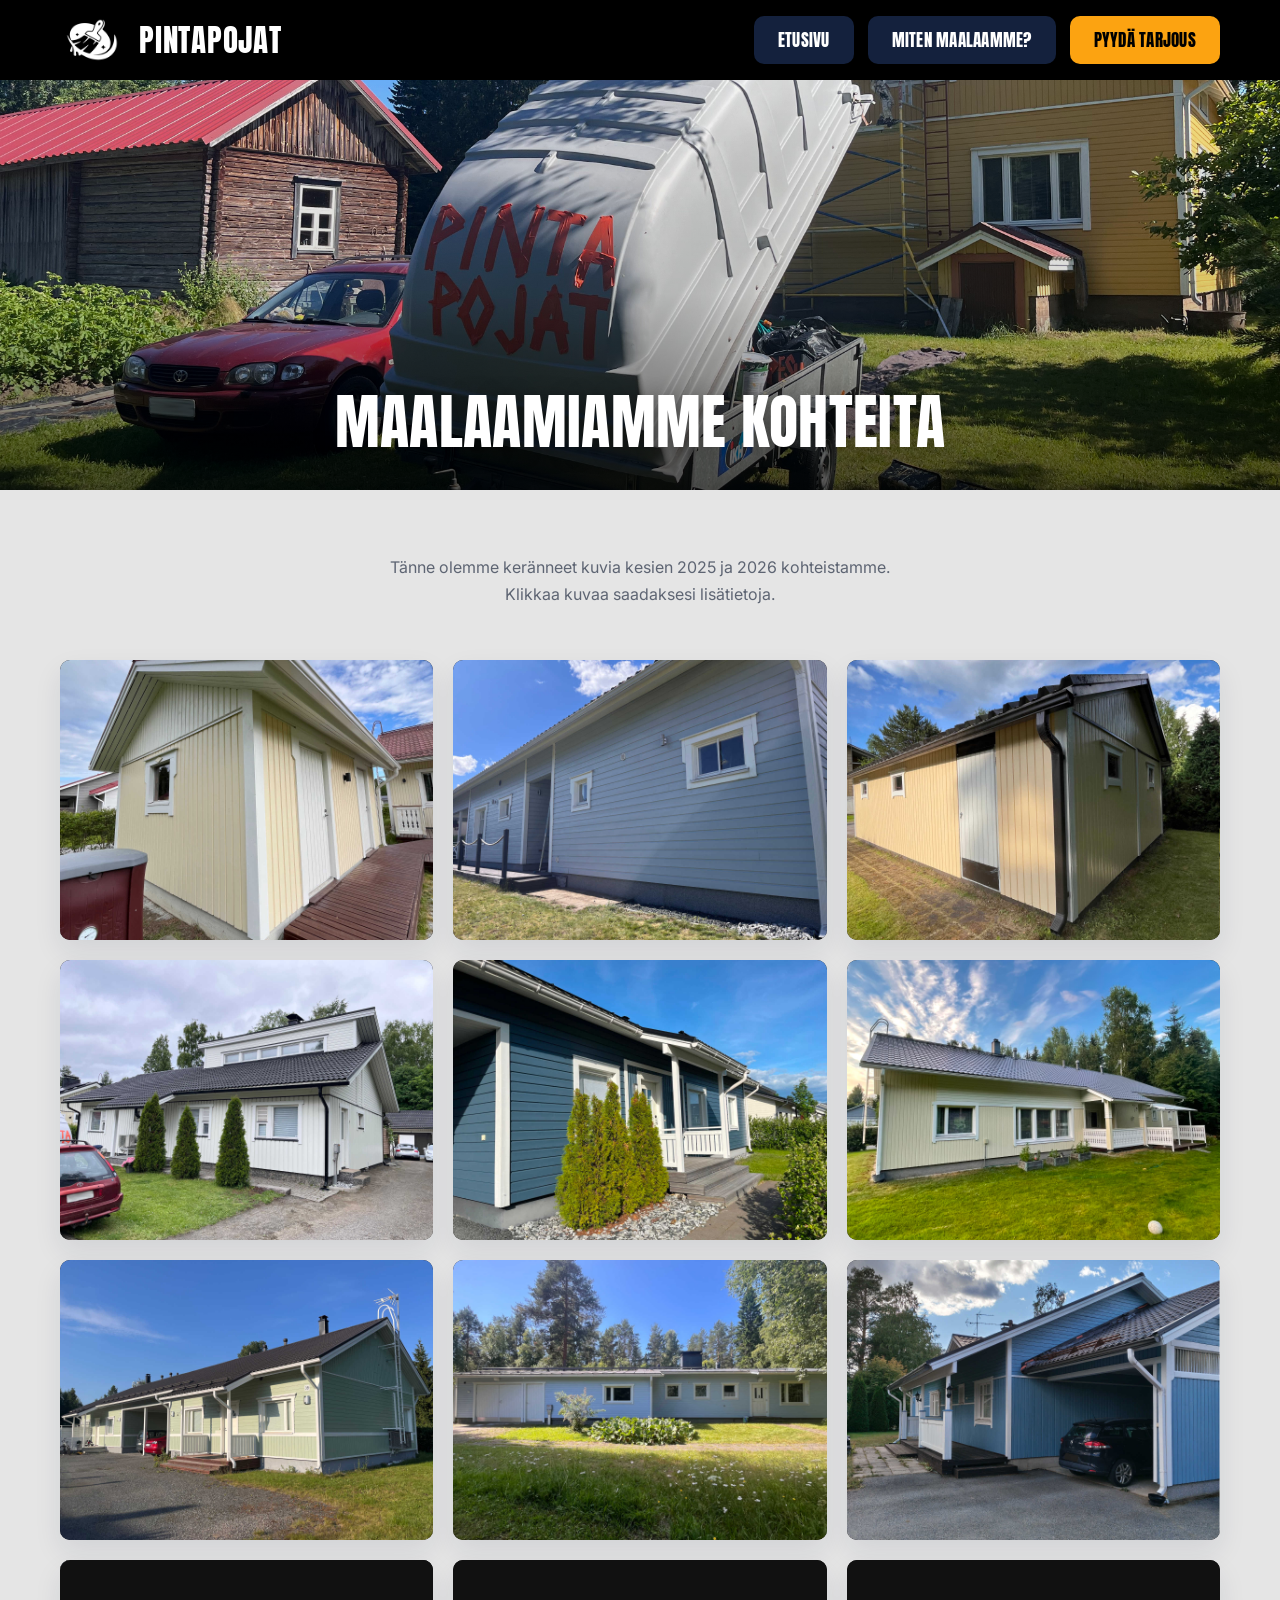
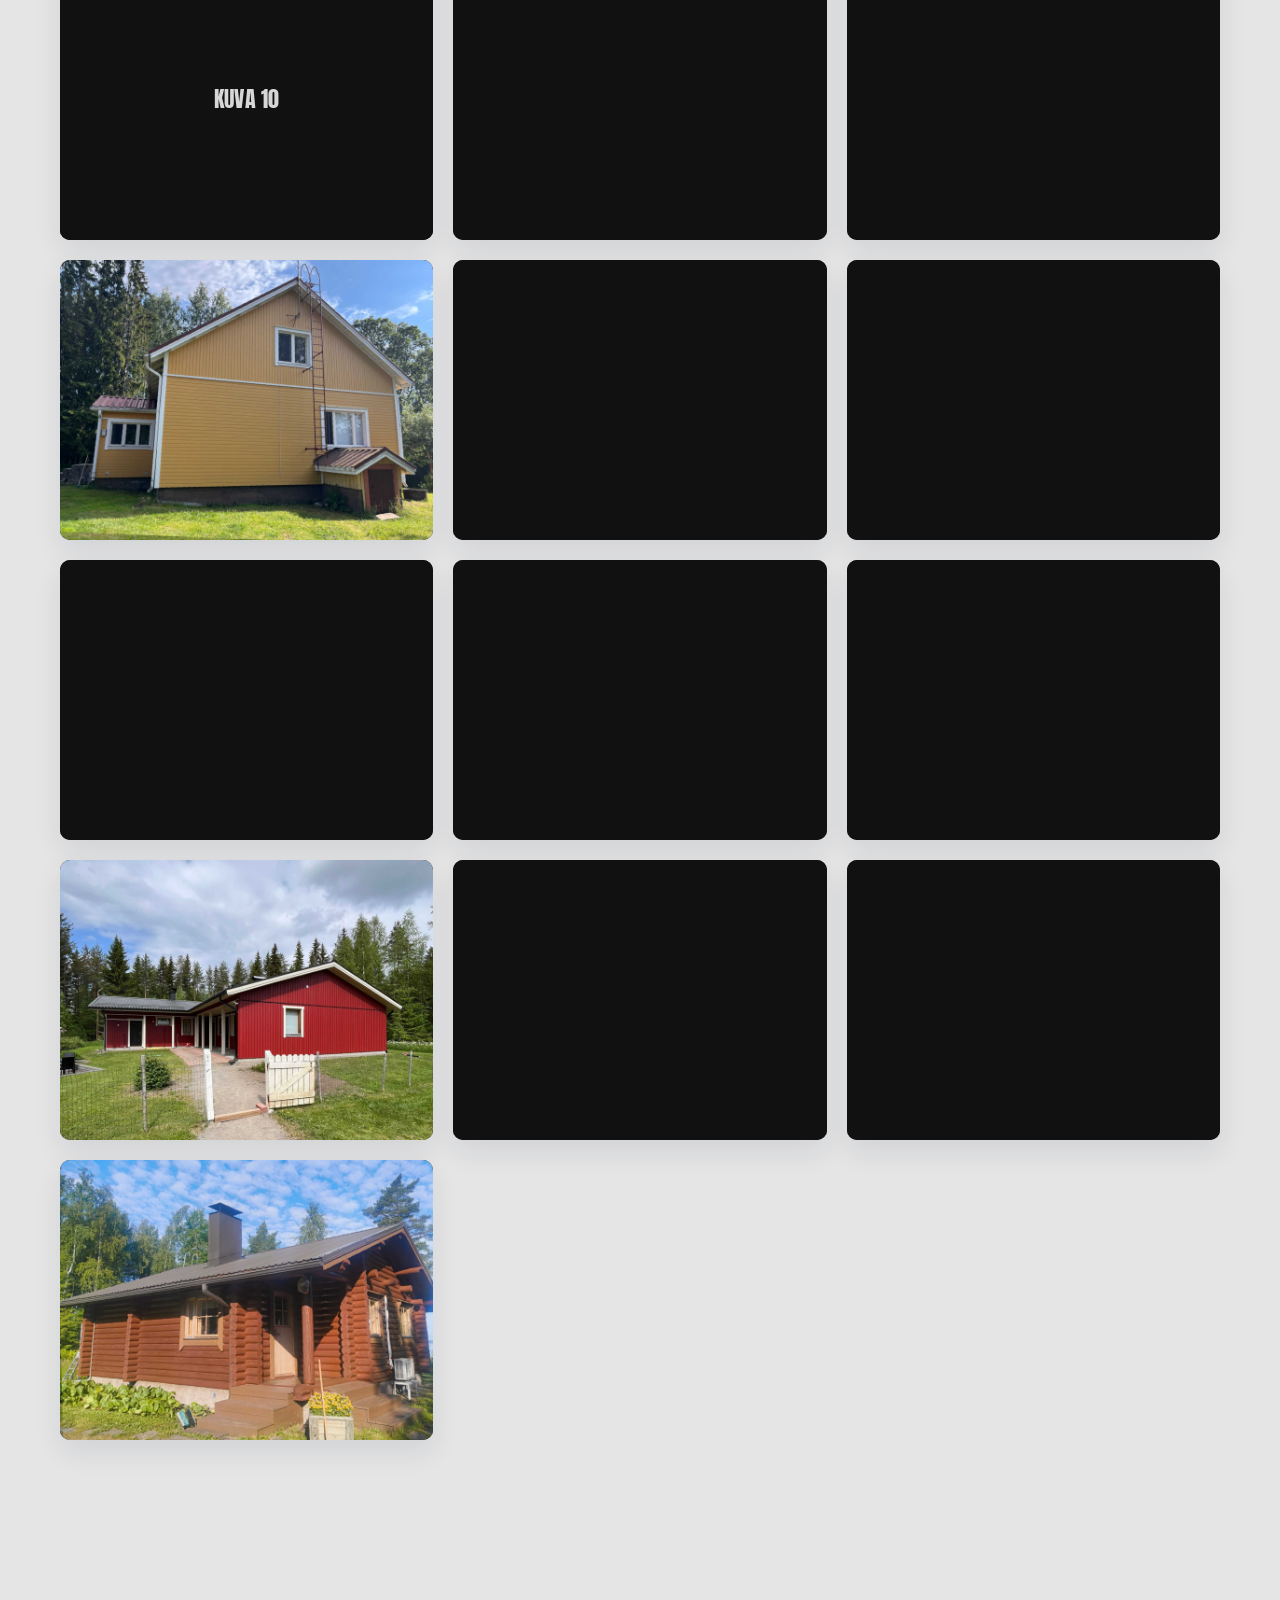
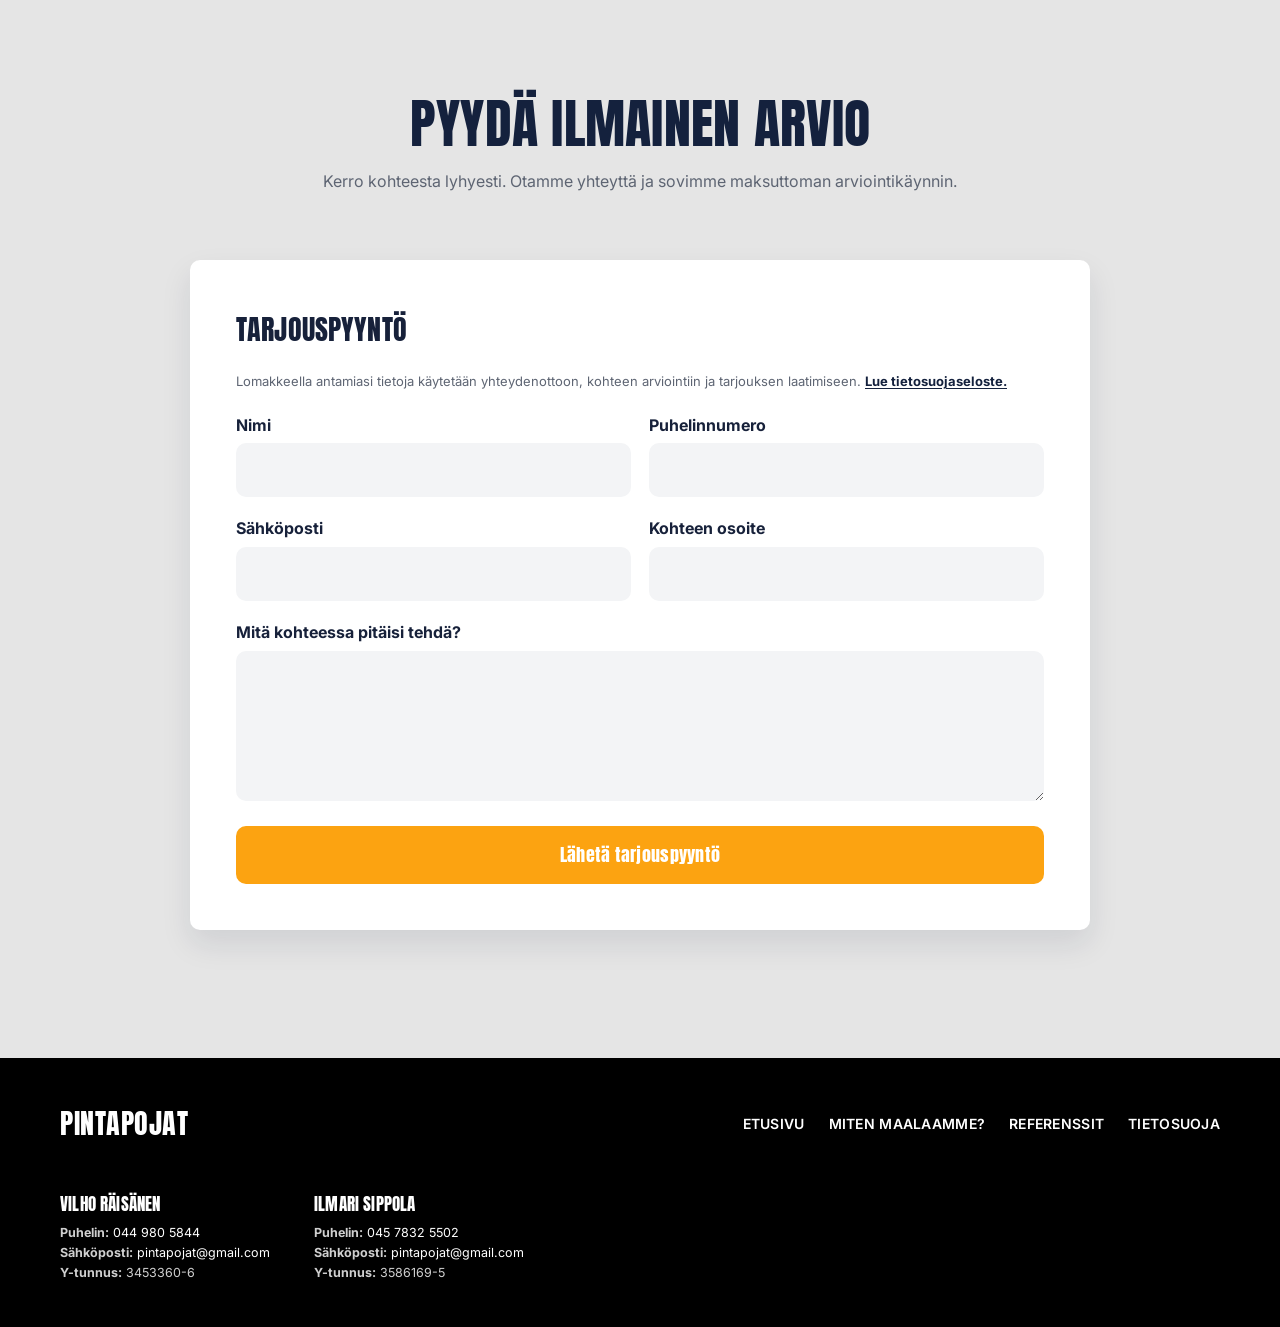
==== commit 3ebce237: "Update kohteet.html" ====
--- a/kohteet.html
+++ b/kohteet.html
@@ -3,15 +3,47 @@
 <head>
   <meta charset="utf-8">
   <meta name="viewport" content="width=device-width, initial-scale=1">
-    <link rel="icon" type="image/png" href="assets/LogoValkoinen.png">
+    
+  <title>Talomaalauksen referenssit Joensuu | PintaPojat</title>
+  <meta name="description" content="Tutustu PintaPoikien maalaamiin omakotitaloihin ja muihin kohteisiin Joensuussa ja lähialueilla. Referenssejä kesiltä 2025 ja 2026.">
+  <meta name="robots" content="index,follow,max-image-preview:large">
+  <link rel="canonical" href="https://www.pintapojat.fi/kohteet.html">
+
+  <meta property="og:type" content="website">
+  <meta property="og:locale" content="fi_FI">
+  <meta property="og:site_name" content="PintaPojat">
+  <meta property="og:title" content="Maalaamiamme kohteita | PintaPojat">
+  <meta property="og:description" content="Tutustu PintaPoikien maalaamiin omakotitaloihin ja muihin kohteisiin Joensuussa ja lähialueilla. Referenssejä kesiltä 2025 ja 2026.">
+  <meta property="og:url" content="https://www.pintapojat.fi/kohteet.html">
+  <meta property="og:image" content="https://www.pintapojat.fi/assets/Referenssisivu_Kansikuva.jpg">
+  <meta property="og:image:alt" content="Maalaamiamme kohteita | PintaPojat">
+
+  <meta name="twitter:card" content="summary_large_image">
+  <meta name="twitter:title" content="Maalaamiamme kohteita | PintaPojat">
+  <meta name="twitter:description" content="Tutustu PintaPoikien maalaamiin omakotitaloihin ja muihin kohteisiin Joensuussa ja lähialueilla. Referenssejä kesiltä 2025 ja 2026.">
+  <meta name="twitter:image" content="https://www.pintapojat.fi/assets/Referenssisivu_Kansikuva.jpg">
+
+  <script type="application/ld+json">
+{
+  "@context": "https://schema.org",
+  "@type": "WebPage",
+  "@id": "https://www.pintapojat.fi/kohteet.html#webpage",
+  "url": "https://www.pintapojat.fi/kohteet.html",
+  "name": "Maalaamiamme kohteita | PintaPojat",
+  "description": "Tutustu PintaPoikien maalaamiin omakotitaloihin ja muihin kohteisiin Joensuussa ja lähialueilla. Referenssejä kesiltä 2025 ja 2026.",
+  "inLanguage": "fi-FI",
+  "isPartOf": {
+    "@id": "https://www.pintapojat.fi/#website"
+  },
+  "about": {
+    "@id": "https://www.pintapojat.fi/#business"
+  }
+}
+  </script>
+<link rel="icon" type="image/png" href="assets/LogoValkoinen.png">
   <link rel="apple-touch-icon" href="assets/LogoValkoinen.png">
 <meta name="theme-color" content="#000000">
-
-  <title>Maalaamiamme kohteita | PintaPojat</title>
-  <meta name="description" content="Tutustu PintaPoikien maalaamiin kohteisiin Joensuussa ja lähialueilla. Referenssejä kesiltä 2025 ja 2026.">
-  <meta name="robots" content="index,follow,max-image-preview:large">
-
-  <link rel="preconnect" href="https://fonts.googleapis.com">
+<link rel="preconnect" href="https://fonts.googleapis.com">
   <link rel="preconnect" href="https://fonts.gstatic.com" crossorigin>
   <link href="https://fonts.googleapis.com/css2?family=Anton&family=Inter:wght@400;500;600;700;800&display=swap" rel="stylesheet">
 
@@ -574,6 +606,19 @@
       .modal-next{right:4px}
       .compare-handle{width:48px;height:48px}
     }
+  
+    .privacy-note{
+      margin:0 0 2px;
+      color:#5e6573;
+      font-size:13px;
+      line-height:1.5;
+    }
+    .privacy-note a{
+      color:#14213d;
+      font-weight:700;
+      text-decoration:underline;
+      text-underline-offset:2px;
+    }
   </style>
 </head>
 <body>
@@ -803,7 +848,8 @@
           <h3>Tarjouspyyntö</h3>
           <form action="https://formspree.io/f/xeerkbjz" method="POST">
             <input type="hidden" name="_subject" value="Uusi tarjouspyyntö - PintaPojat">
-            <div class="form-row">
+                        <p class="privacy-note">Lomakkeella antamiasi tietoja käytetään yhteydenottoon, kohteen arviointiin ja tarjouksen laatimiseen. <a href="tietosuoja.html">Lue tietosuojaseloste.</a></p>
+<div class="form-row">
               <div>
                 <label for="nimi">Nimi</label>
                 <input id="nimi" name="Nimi" type="text" autocomplete="name" required>
@@ -842,6 +888,7 @@
           <a class="footer-page-link" href="index.html">ETUSIVU</a>
           <a class="footer-page-link" href="maalaustavat.html">MITEN MAALAAMME?</a>
           <a class="footer-page-link" href="kohteet.html">REFERENSSIT</a>
+          <a class="footer-page-link" href="tietosuoja.html">TIETOSUOJA</a>
         </nav>
       </div>
 
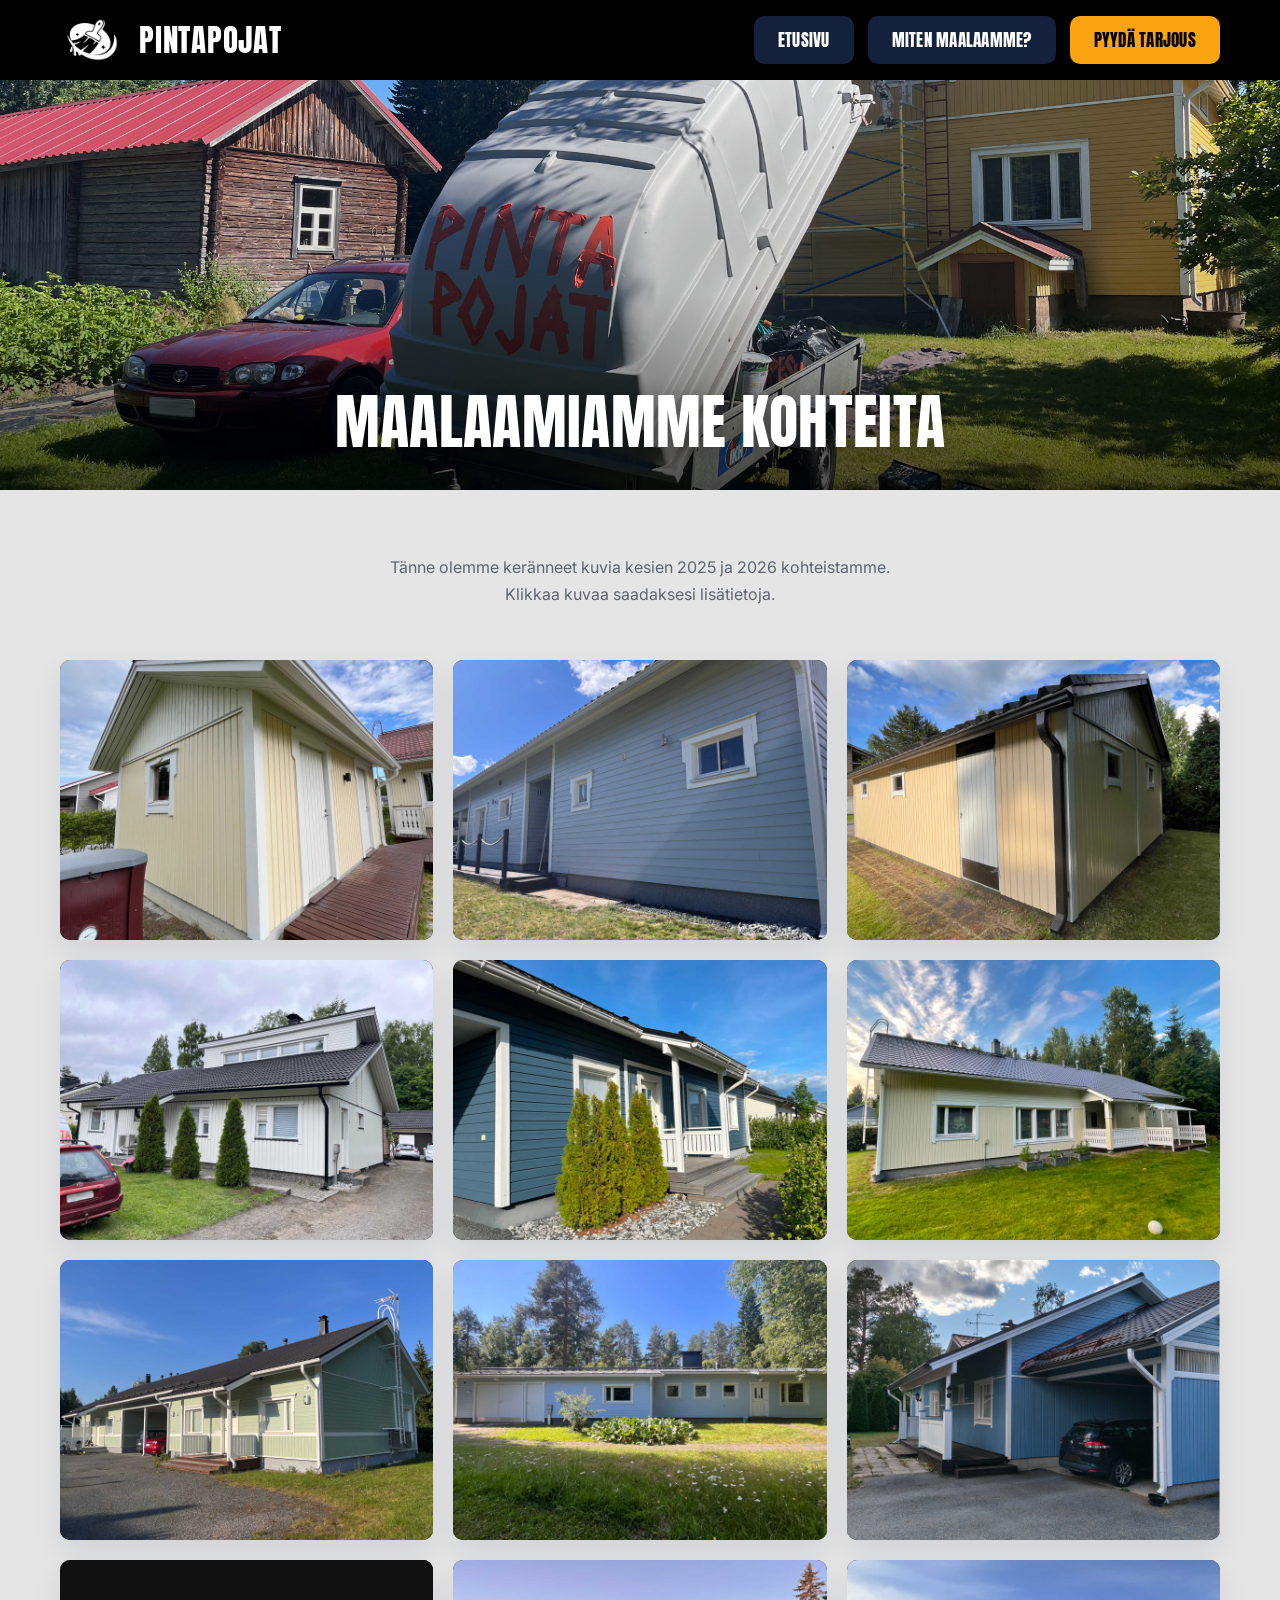
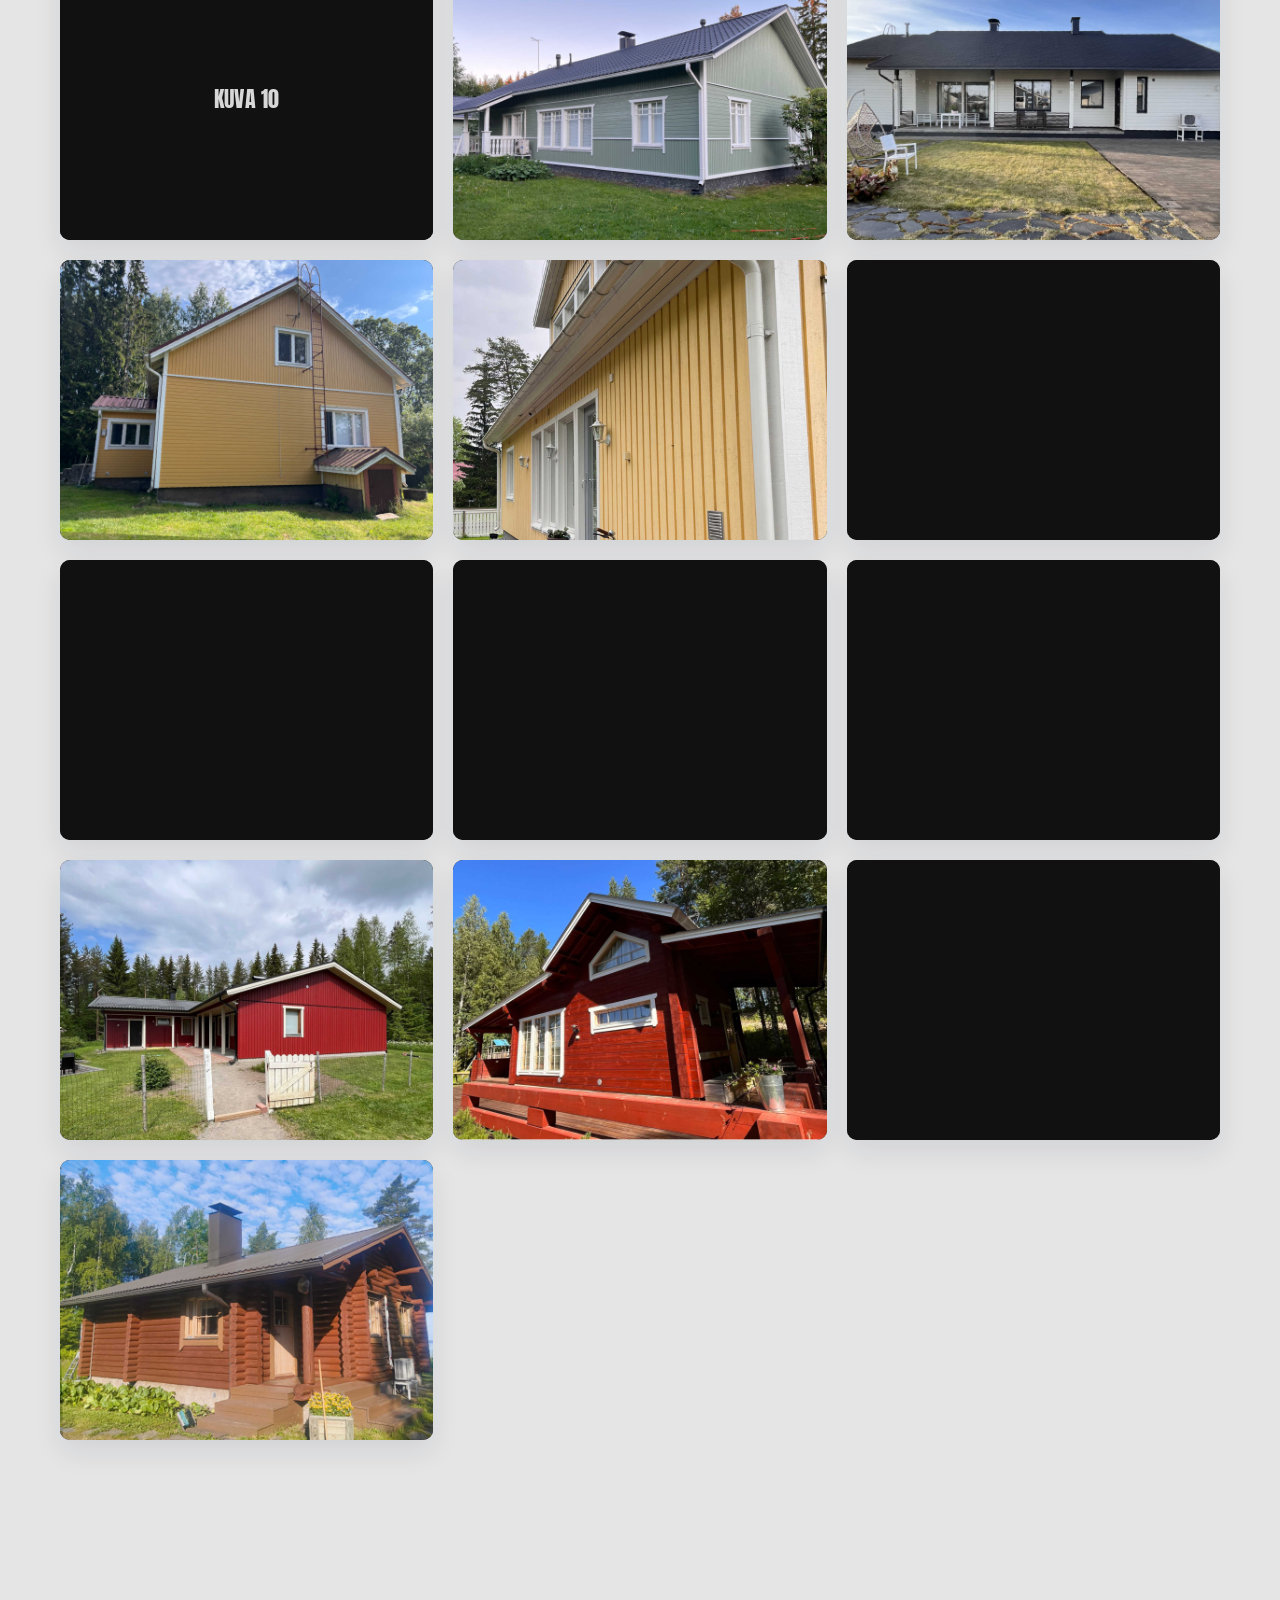
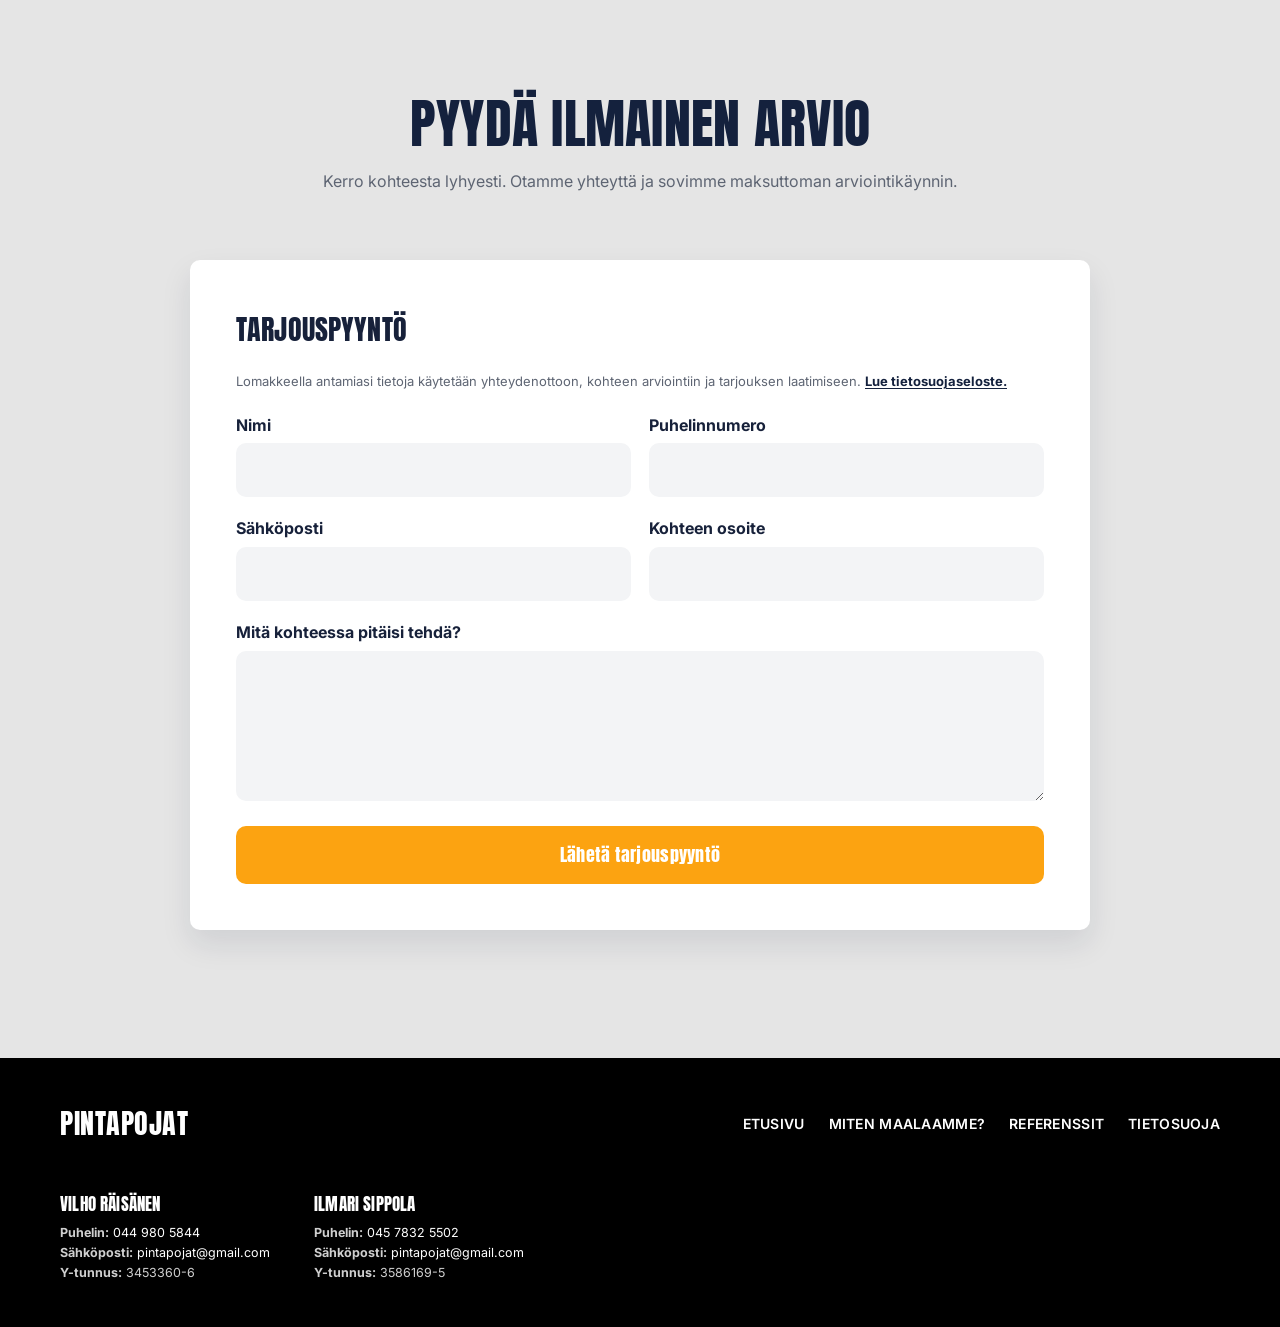
==== commit da343de8: "Add files via upload" ====
--- a/kohteet.html
+++ b/kohteet.html
@@ -7,36 +7,36 @@
   <title>Talomaalauksen referenssit Joensuu | PintaPojat</title>
   <meta name="description" content="Tutustu PintaPoikien maalaamiin omakotitaloihin ja muihin kohteisiin Joensuussa ja lähialueilla. Referenssejä kesiltä 2025 ja 2026.">
   <meta name="robots" content="index,follow,max-image-preview:large">
-  <link rel="canonical" href="https://www.pintapojat.fi/kohteet.html">
+  <link rel="canonical" href="https://pintapojat.fi/kohteet.html">
 
   <meta property="og:type" content="website">
   <meta property="og:locale" content="fi_FI">
   <meta property="og:site_name" content="PintaPojat">
   <meta property="og:title" content="Maalaamiamme kohteita | PintaPojat">
   <meta property="og:description" content="Tutustu PintaPoikien maalaamiin omakotitaloihin ja muihin kohteisiin Joensuussa ja lähialueilla. Referenssejä kesiltä 2025 ja 2026.">
-  <meta property="og:url" content="https://www.pintapojat.fi/kohteet.html">
-  <meta property="og:image" content="https://www.pintapojat.fi/assets/Referenssisivu_Kansikuva.jpg">
+  <meta property="og:url" content="https://pintapojat.fi/kohteet.html">
+  <meta property="og:image" content="https://pintapojat.fi/assets/Referenssisivu_Kansikuva.jpg">
   <meta property="og:image:alt" content="Maalaamiamme kohteita | PintaPojat">
 
   <meta name="twitter:card" content="summary_large_image">
   <meta name="twitter:title" content="Maalaamiamme kohteita | PintaPojat">
   <meta name="twitter:description" content="Tutustu PintaPoikien maalaamiin omakotitaloihin ja muihin kohteisiin Joensuussa ja lähialueilla. Referenssejä kesiltä 2025 ja 2026.">
-  <meta name="twitter:image" content="https://www.pintapojat.fi/assets/Referenssisivu_Kansikuva.jpg">
+  <meta name="twitter:image" content="https://pintapojat.fi/assets/Referenssisivu_Kansikuva.jpg">
 
   <script type="application/ld+json">
 {
   "@context": "https://schema.org",
   "@type": "WebPage",
-  "@id": "https://www.pintapojat.fi/kohteet.html#webpage",
-  "url": "https://www.pintapojat.fi/kohteet.html",
+  "@id": "https://pintapojat.fi/kohteet.html#webpage",
+  "url": "https://pintapojat.fi/kohteet.html",
   "name": "Maalaamiamme kohteita | PintaPojat",
   "description": "Tutustu PintaPoikien maalaamiin omakotitaloihin ja muihin kohteisiin Joensuussa ja lähialueilla. Referenssejä kesiltä 2025 ja 2026.",
   "inLanguage": "fi-FI",
   "isPartOf": {
-    "@id": "https://www.pintapojat.fi/#website"
+    "@id": "https://pintapojat.fi/#website"
   },
   "about": {
-    "@id": "https://www.pintapojat.fi/#business"
+    "@id": "https://pintapojat.fi/#business"
   }
 }
   </script>
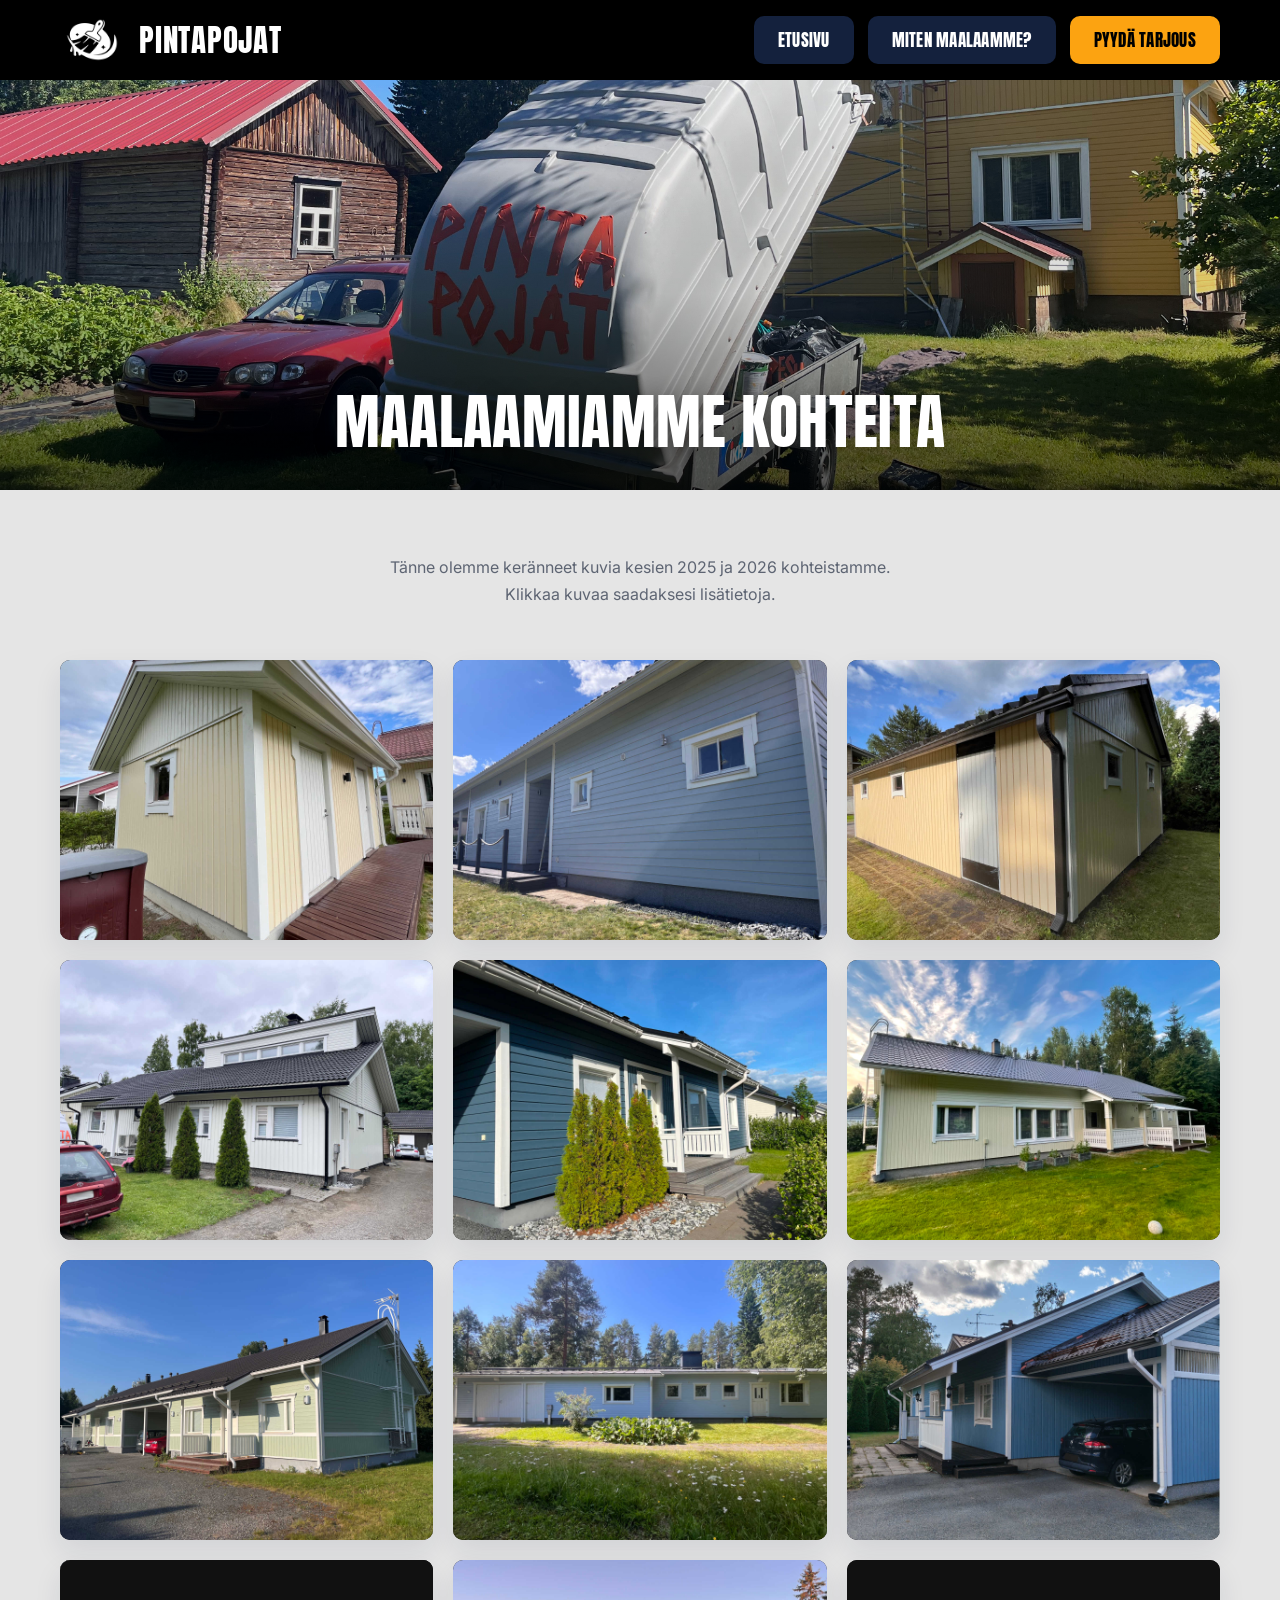
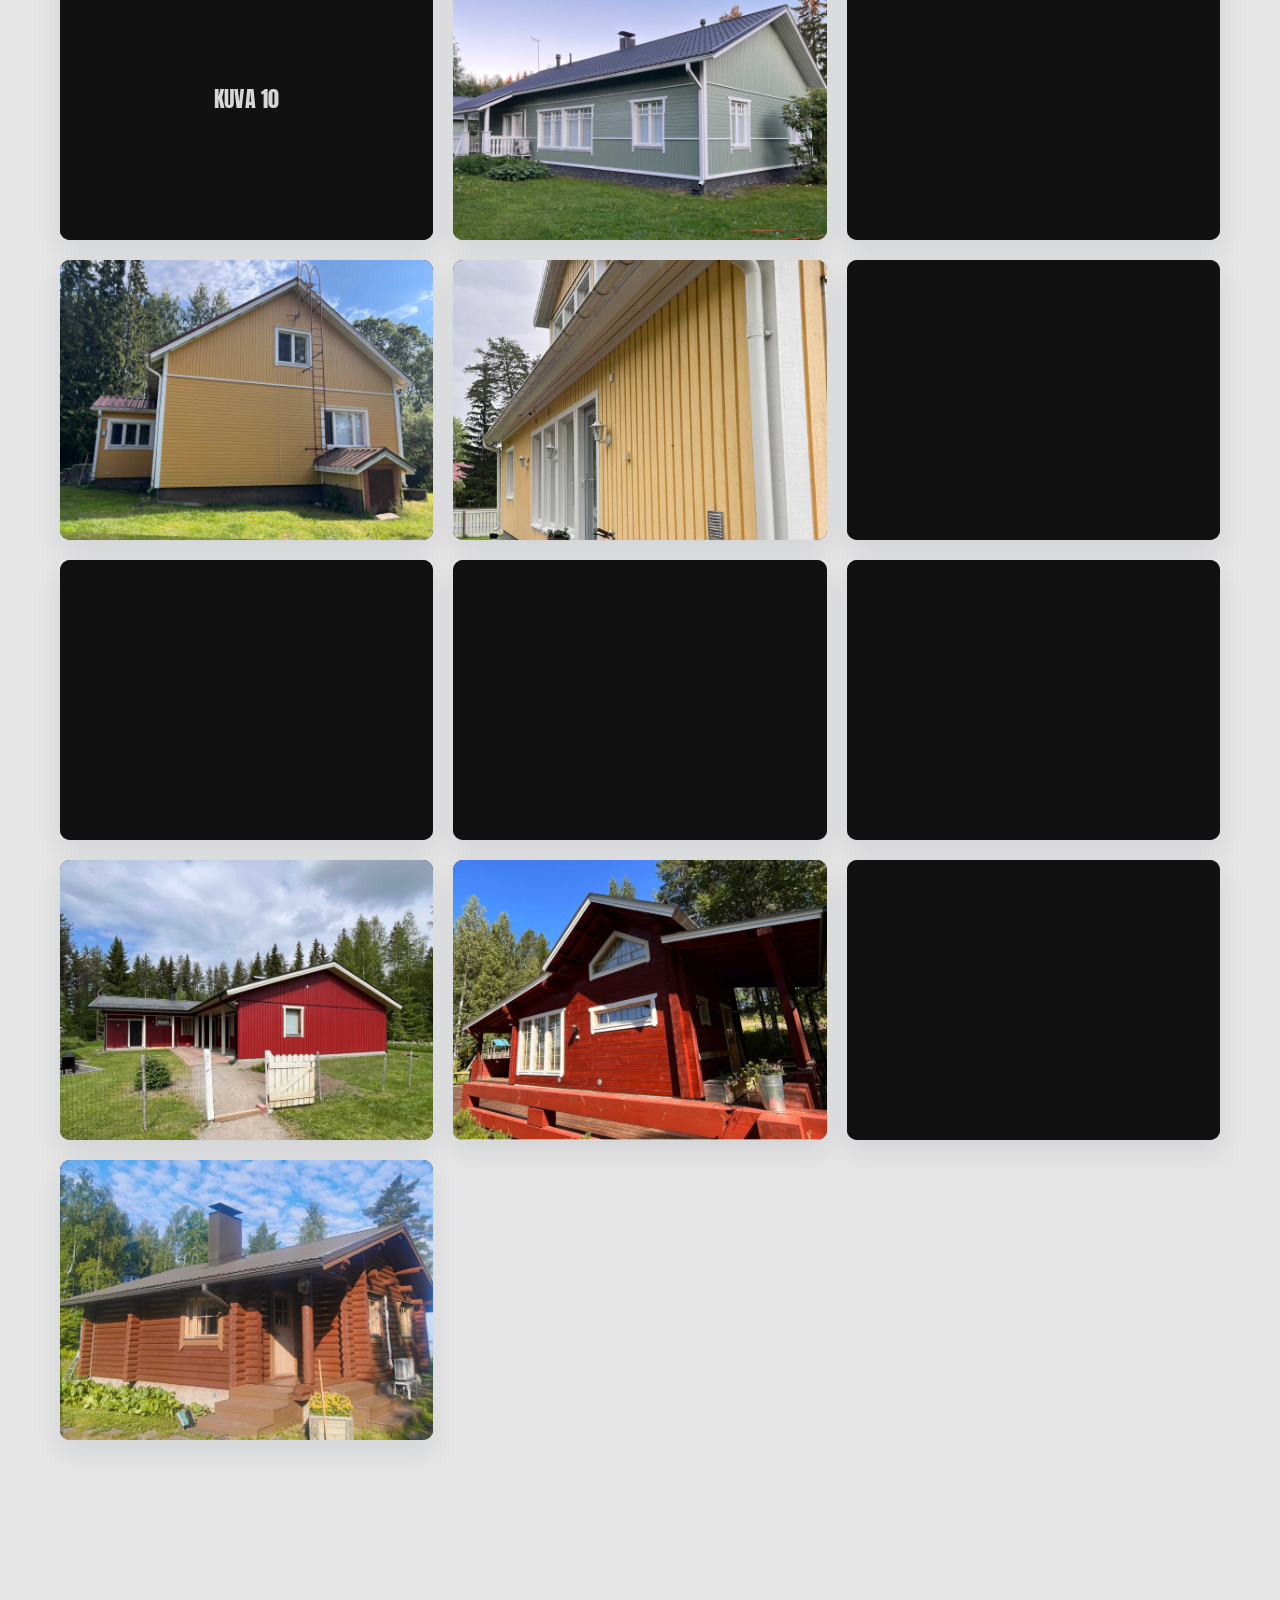
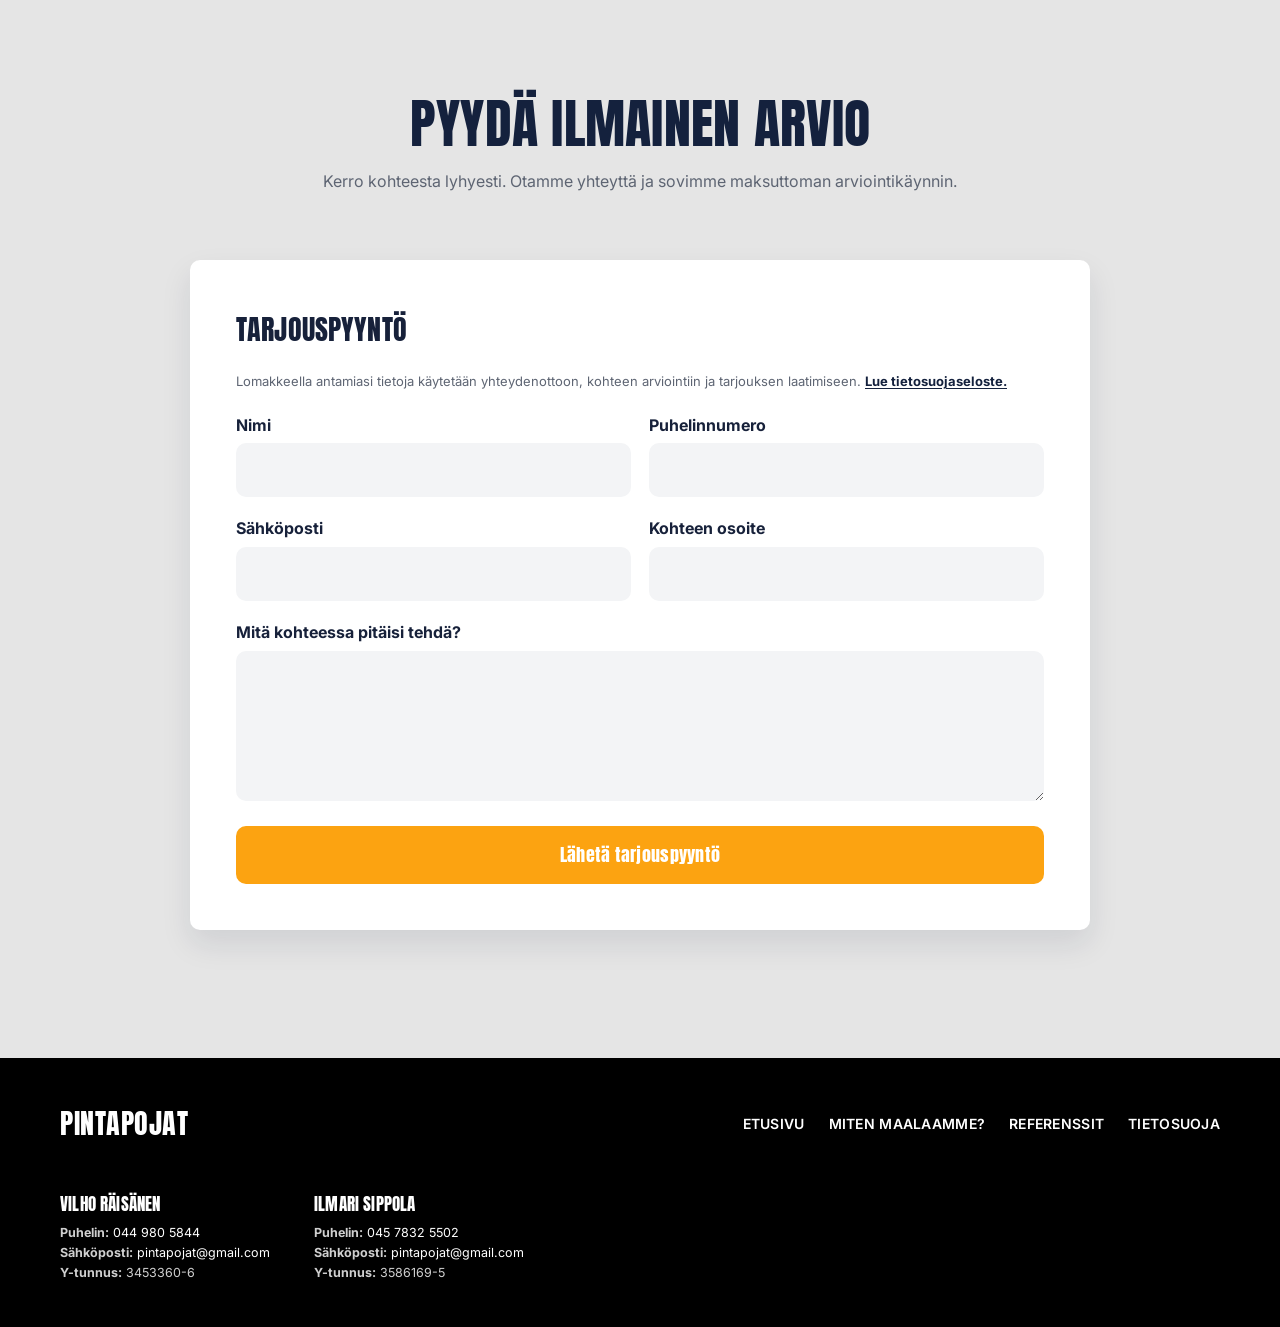
==== commit 1f7281f5: "Update kohteet.html" ====
--- a/kohteet.html
+++ b/kohteet.html
@@ -40,8 +40,8 @@
   }
 }
   </script>
-<link rel="icon" type="image/png" href="assets/LogoValkoinen.png">
-  <link rel="apple-touch-icon" href="assets/LogoValkoinen.png">
+<link rel="icon" type="image/png" href="assets/LogoValkoinenMustaTausta.png">
+  <link rel="apple-touch-icon" href="assets/LogoValkoinenMustaTausta.png">
 <meta name="theme-color" content="#000000">
 <link rel="preconnect" href="https://fonts.googleapis.com">
   <link rel="preconnect" href="https://fonts.gstatic.com" crossorigin>
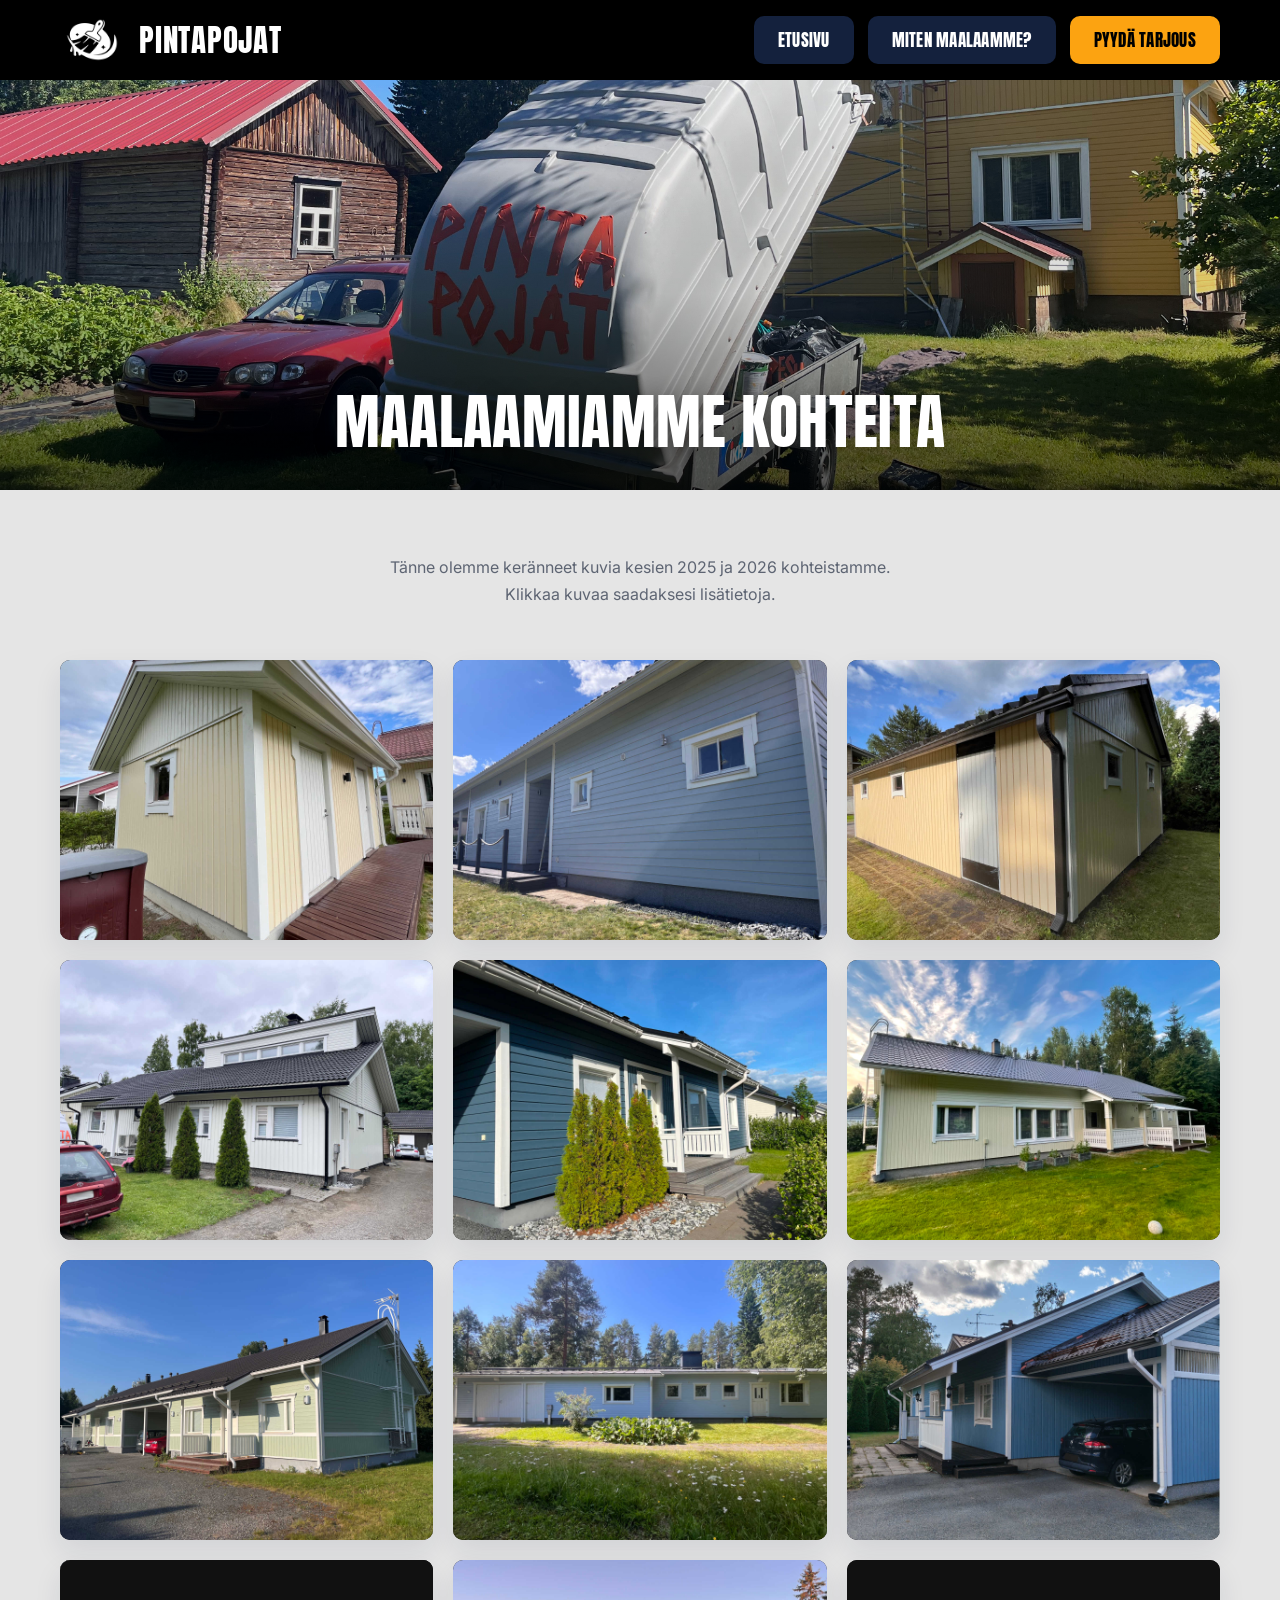
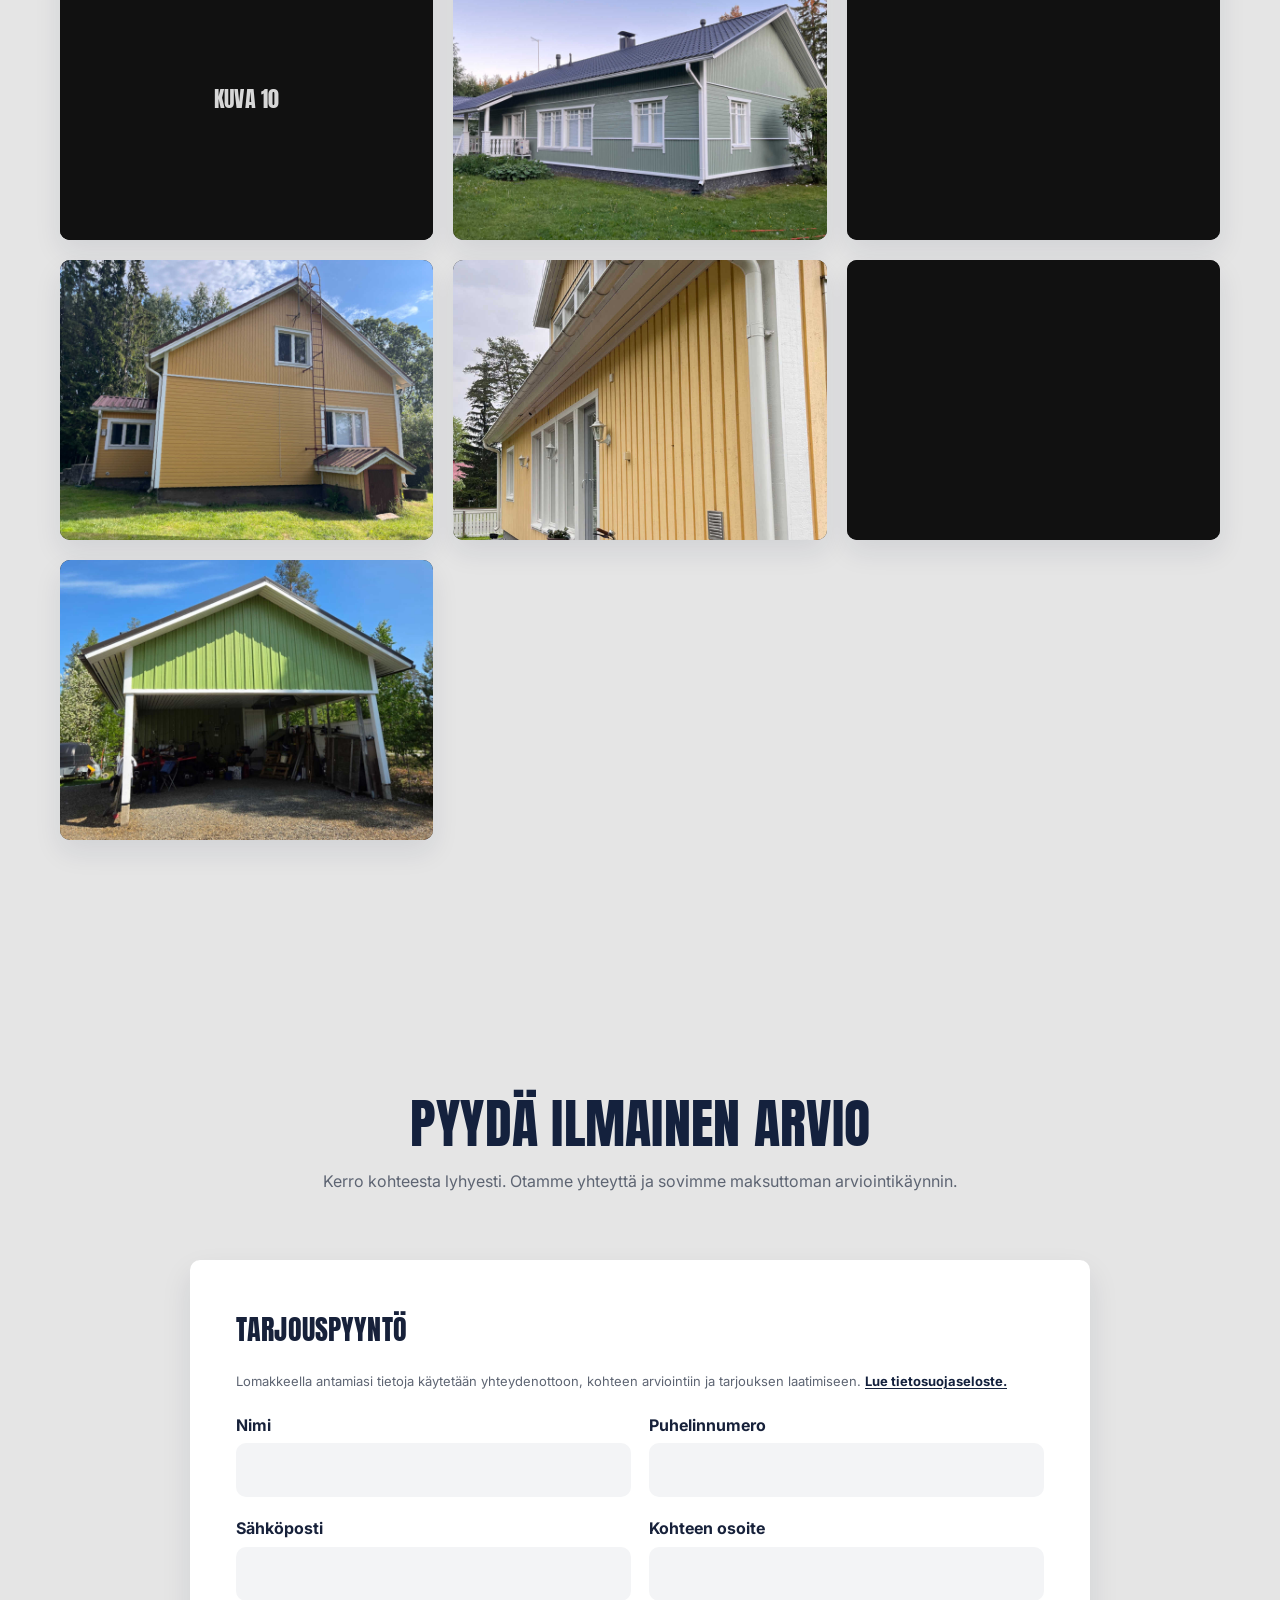
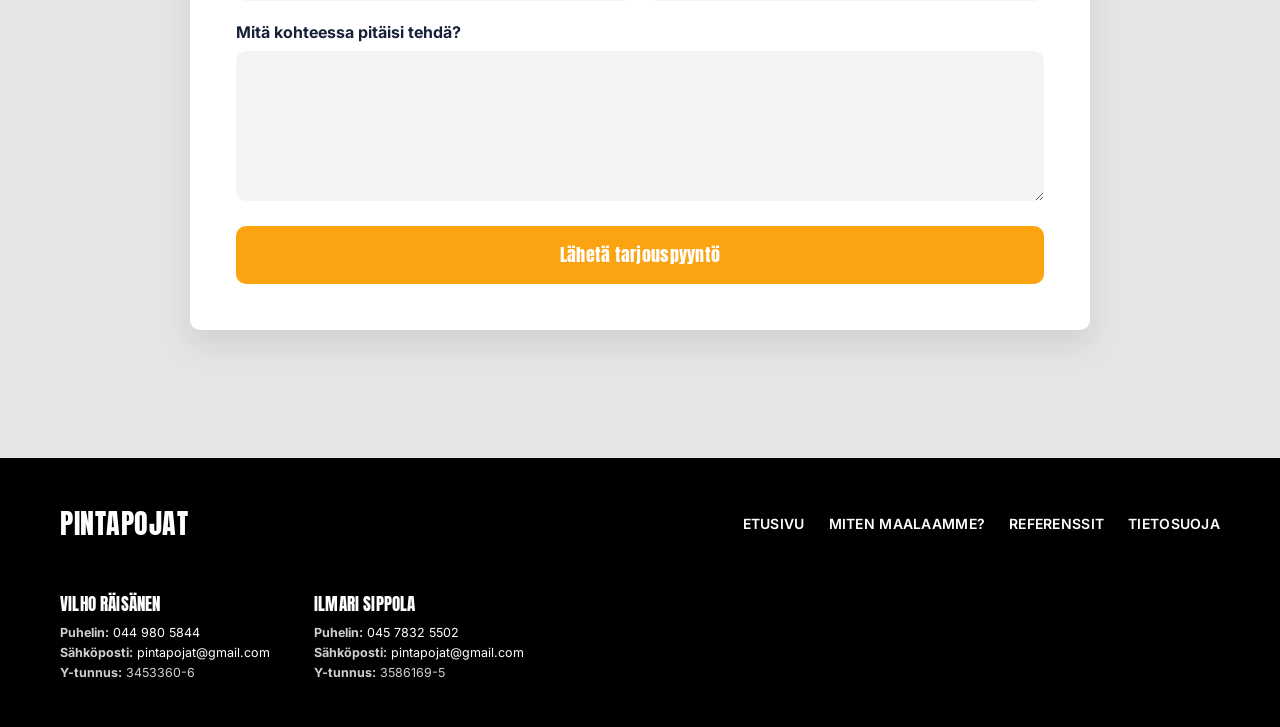
==== commit 66e1634b: "Update kohteet.html" ====
--- a/kohteet.html
+++ b/kohteet.html
@@ -785,7 +785,7 @@
               </div>
             </button>
           </article>
-          <article class="project-card" data-project="17">
+        <!--  <article class="project-card" data-project="17">
             <button class="project-button" type="button" aria-label="Avaa kohde 17">
               <div class="project-image-wrap">
                 <img class="project-image" alt="PintaPoikien maalaama kohde 17" loading="lazy" decoding="async">
@@ -832,7 +832,7 @@
                 <div class="project-placeholder" aria-hidden="true">KUVA 22</div>
               </div>
             </button>
-          </article>
+          </article> -->
         </div>
       </div>
     </section>
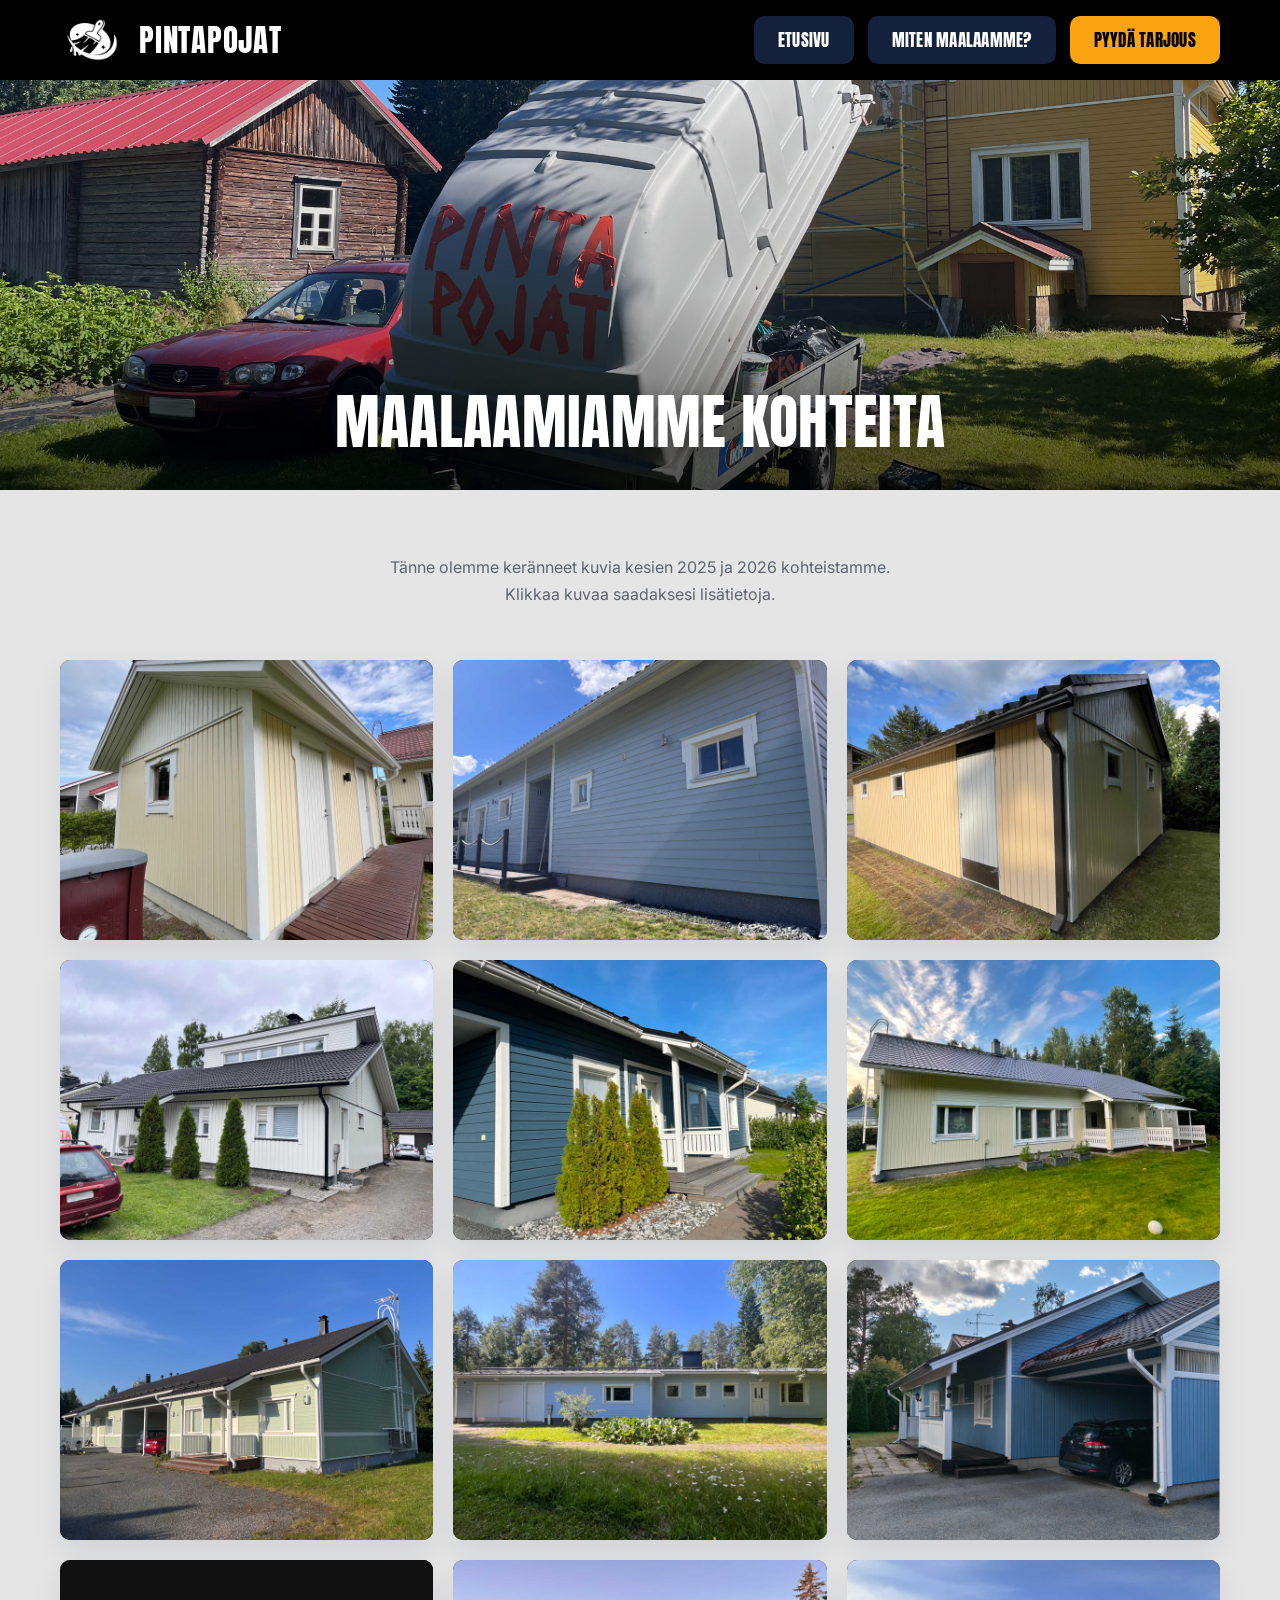
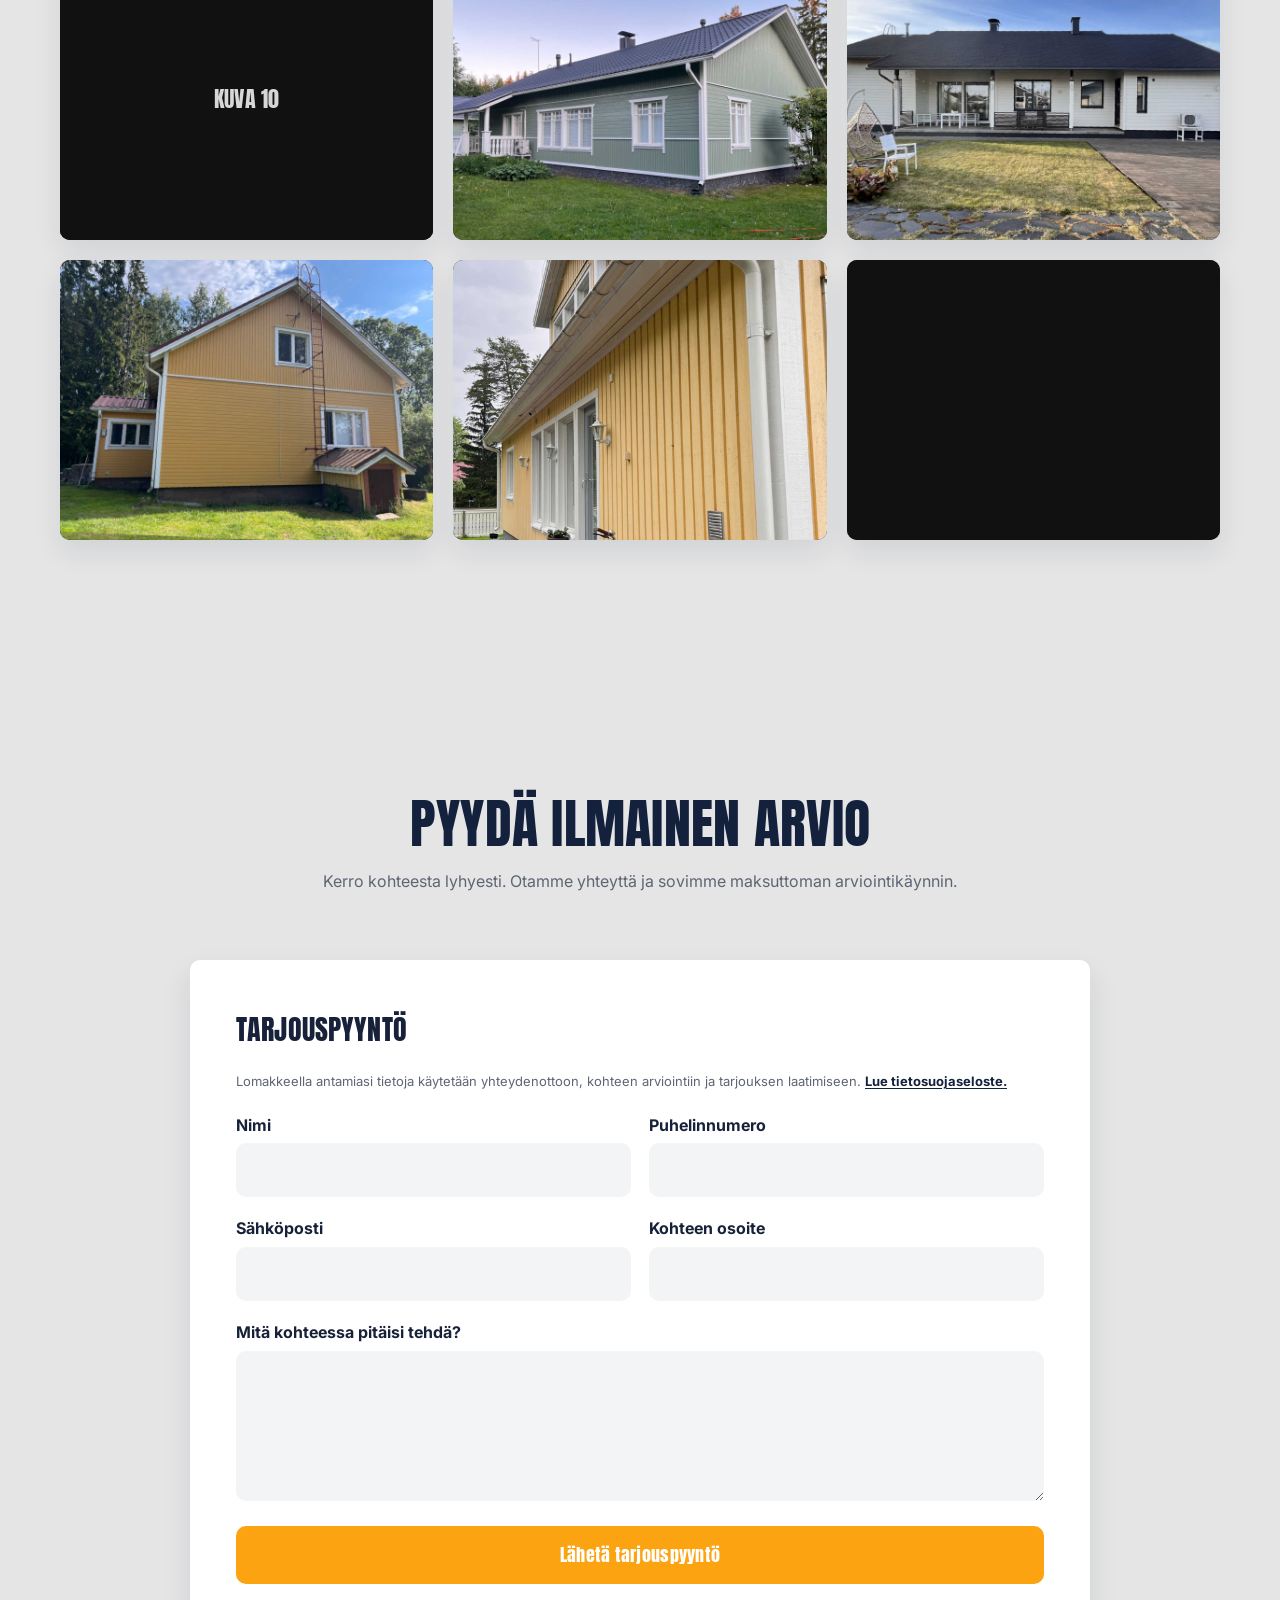
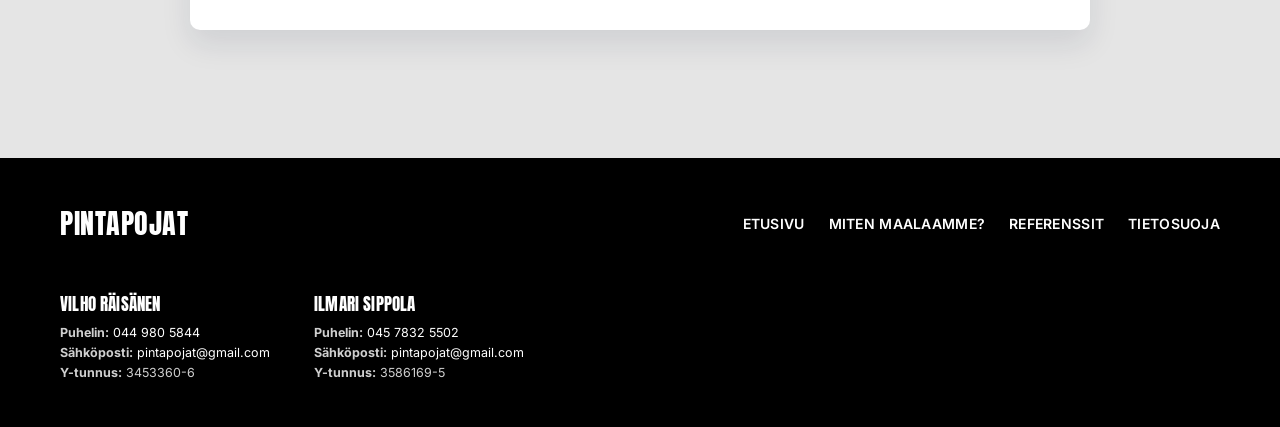
==== commit a41e6f37: "Update kohteet.html" ====
--- a/kohteet.html
+++ b/kohteet.html
@@ -776,7 +776,7 @@
                 <div class="project-placeholder" aria-hidden="true">KUVA 15</div>
               </div>
             </button>
-          </article>
+         <!-- </article>
           <article class="project-card" data-project="16">
             <button class="project-button" type="button" aria-label="Avaa kohde 16">
               <div class="project-image-wrap">
@@ -785,7 +785,7 @@
               </div>
             </button>
           </article>
-        <!--  <article class="project-card" data-project="17">
+          <article class="project-card" data-project="17">
             <button class="project-button" type="button" aria-label="Avaa kohde 17">
               <div class="project-image-wrap">
                 <img class="project-image" alt="PintaPoikien maalaama kohde 17" loading="lazy" decoding="async">
